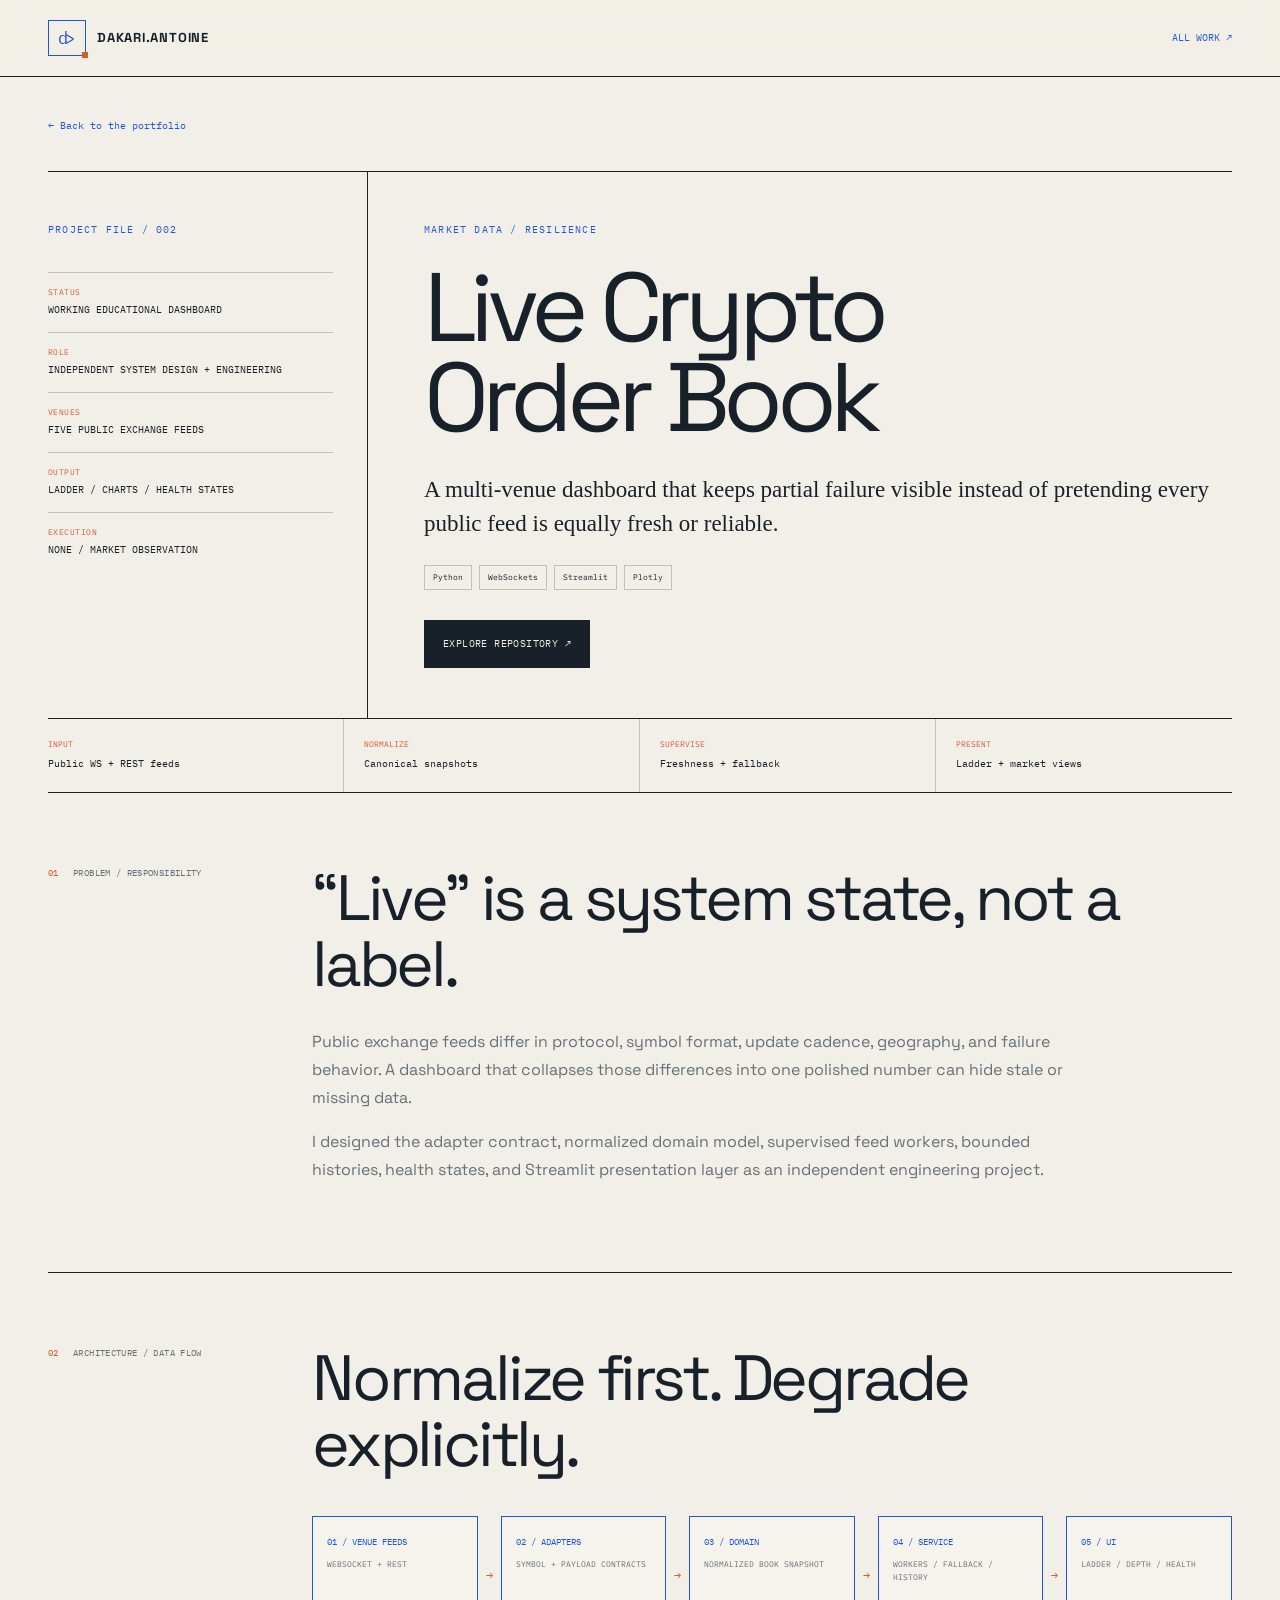
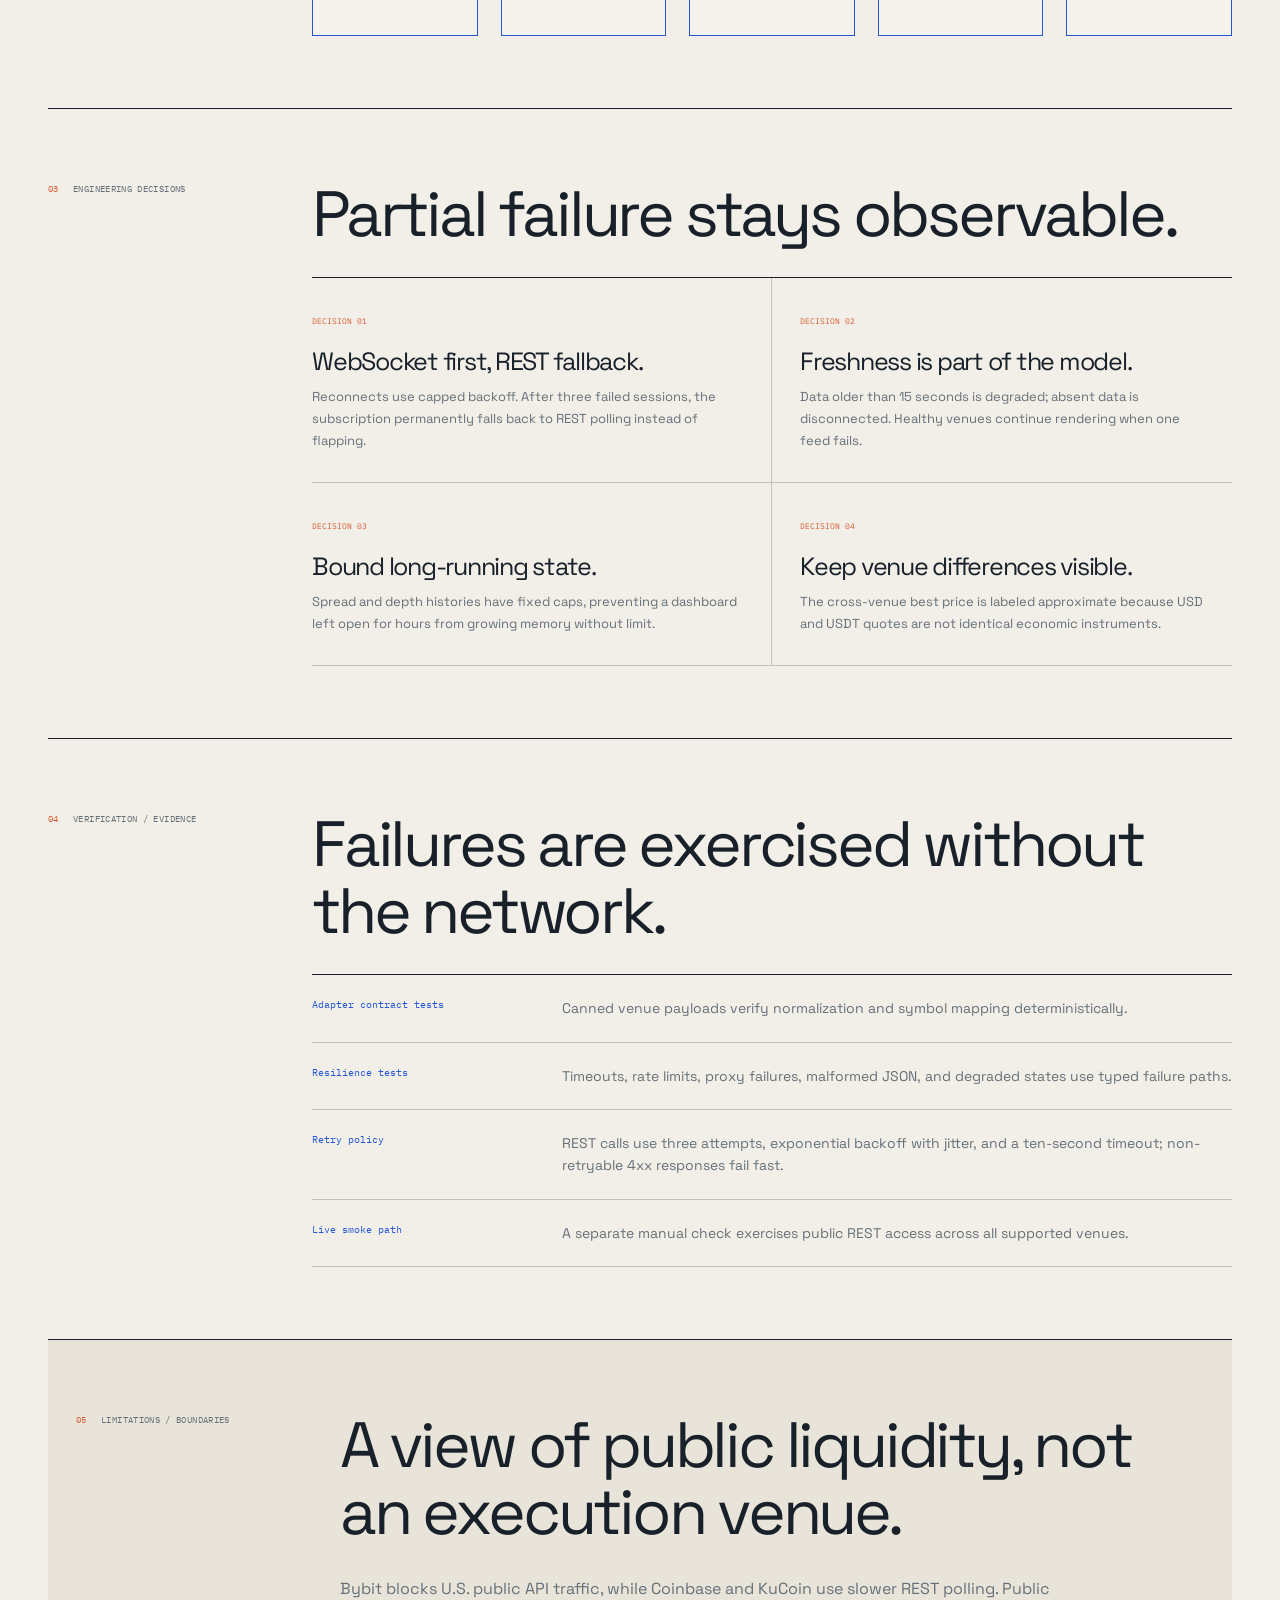
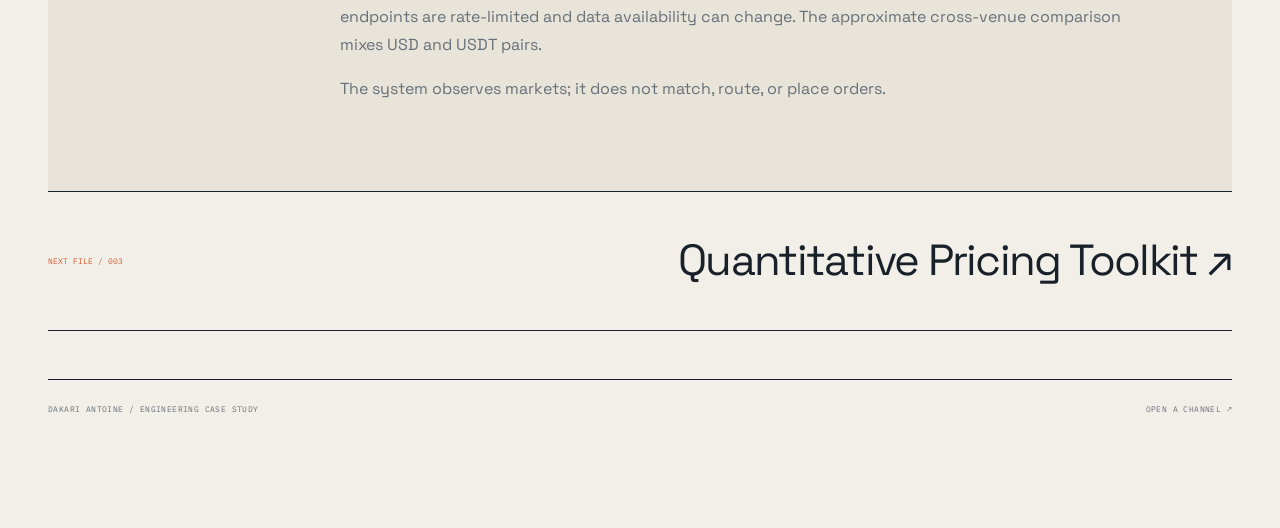
==== limit-order-book.html @ 206936e5 "Upgrade portfolio project case studies" ====
<!doctype html>
<html lang="en">
  <head>
    <meta charset="utf-8" />
    <meta name="viewport" content="width=device-width, initial-scale=1, viewport-fit=cover, interactive-widget=resizes-content" />
    <meta name="theme-color" content="#f2efe8" />
    <meta name="description" content="An engineering case study of a resilient multi-exchange crypto order-book dashboard with normalized feeds and explicit health states." />
    <title>Live Crypto Order Book — Dakari Antoine</title>
    <link rel="icon" href="./assets/favicon.svg" type="image/svg+xml" />
    <link rel="stylesheet" href="./styles/main.css" />
  </head>
  <body>
    <a class="skip-link" href="#main">Skip to content</a>
    <header class="site-header"><div class="shell header-inner"><a class="brand" href="./index.html"><span class="brand-mark" aria-hidden="true">d&gt;</span> DAKARI.ANTOINE</a><a class="text-link" href="./index.html#work">ALL WORK ↗</a></div></header>
    <main id="main" class="shell case-main">
      <a class="text-link case-back" href="./index.html#order-book">← Back to the portfolio</a>
      <header class="case-hero">
        <aside class="case-index" aria-label="Project summary">
          <p class="eyebrow accent">PROJECT FILE / 002</p>
          <dl>
            <div><dt>STATUS</dt><dd>WORKING EDUCATIONAL DASHBOARD</dd></div>
            <div><dt>ROLE</dt><dd>INDEPENDENT SYSTEM DESIGN + ENGINEERING</dd></div>
            <div><dt>VENUES</dt><dd>FIVE PUBLIC EXCHANGE FEEDS</dd></div>
            <div><dt>OUTPUT</dt><dd>LADDER / CHARTS / HEALTH STATES</dd></div>
            <div><dt>EXECUTION</dt><dd>NONE / MARKET OBSERVATION</dd></div>
          </dl>
        </aside>
        <div class="case-intro">
          <p class="eyebrow accent">MARKET DATA / RESILIENCE</p>
          <h1>Live Crypto<br />Order Book</h1>
          <p class="case-lead">A multi-venue dashboard that keeps partial failure visible instead of pretending every public feed is equally fresh or reliable.</p>
          <div class="tags"><span class="tag">Python</span><span class="tag">WebSockets</span><span class="tag">Streamlit</span><span class="tag">Plotly</span></div>
          <div class="case-actions"><a class="button button-primary" href="https://github.com/karisheen/Limit-Orderbook" target="_blank" rel="noopener noreferrer">Explore repository ↗</a></div>
        </div>
      </header>
      <section class="case-status" aria-label="System at a glance"><div><span>INPUT</span><strong>Public WS + REST feeds</strong></div><div><span>NORMALIZE</span><strong>Canonical snapshots</strong></div><div><span>SUPERVISE</span><strong>Freshness + fallback</strong></div><div><span>PRESENT</span><strong>Ladder + market views</strong></div></section>
      <section class="case-section" aria-labelledby="lob-problem-title"><div class="case-section-label"><span>01</span> PROBLEM / RESPONSIBILITY</div><div class="case-copy"><h2 id="lob-problem-title">“Live” is a system state, not a label.</h2><p>Public exchange feeds differ in protocol, symbol format, update cadence, geography, and failure behavior. A dashboard that collapses those differences into one polished number can hide stale or missing data.</p><p>I designed the adapter contract, normalized domain model, supervised feed workers, bounded histories, health states, and Streamlit presentation layer as an independent engineering project.</p></div></section>
      <section class="case-section" aria-labelledby="lob-architecture-title"><div class="case-section-label"><span>02</span> ARCHITECTURE / DATA FLOW</div><div class="case-copy"><h2 id="lob-architecture-title">Normalize first. Degrade explicitly.</h2><div class="case-flow" aria-label="Exchange WebSocket and REST feeds pass through adapters, normalized snapshots, supervised workers, and then the dashboard."><div class="case-flow-step"><b>01 / VENUE FEEDS</b><span>WEBSOCKET + REST</span></div><span class="case-flow-arrow" aria-hidden="true">→</span><div class="case-flow-step"><b>02 / ADAPTERS</b><span>SYMBOL + PAYLOAD CONTRACTS</span></div><span class="case-flow-arrow" aria-hidden="true">→</span><div class="case-flow-step"><b>03 / DOMAIN</b><span>NORMALIZED BOOK SNAPSHOT</span></div><span class="case-flow-arrow" aria-hidden="true">→</span><div class="case-flow-step"><b>04 / SERVICE</b><span>WORKERS / FALLBACK / HISTORY</span></div><span class="case-flow-arrow" aria-hidden="true">→</span><div class="case-flow-step"><b>05 / UI</b><span>LADDER / DEPTH / HEALTH</span></div></div></div></section>
      <section class="case-section" aria-labelledby="lob-decisions-title"><div class="case-section-label"><span>03</span> ENGINEERING DECISIONS</div><div class="case-copy"><h2 id="lob-decisions-title">Partial failure stays observable.</h2><div class="case-decisions"><article><span>DECISION 01</span><h3>WebSocket first, REST fallback.</h3><p>Reconnects use capped backoff. After three failed sessions, the subscription permanently falls back to REST polling instead of flapping.</p></article><article><span>DECISION 02</span><h3>Freshness is part of the model.</h3><p>Data older than 15 seconds is degraded; absent data is disconnected. Healthy venues continue rendering when one feed fails.</p></article><article><span>DECISION 03</span><h3>Bound long-running state.</h3><p>Spread and depth histories have fixed caps, preventing a dashboard left open for hours from growing memory without limit.</p></article><article><span>DECISION 04</span><h3>Keep venue differences visible.</h3><p>The cross-venue best price is labeled approximate because USD and USDT quotes are not identical economic instruments.</p></article></div></div></section>
      <section class="case-section" aria-labelledby="lob-evidence-title"><div class="case-section-label"><span>04</span> VERIFICATION / EVIDENCE</div><div class="case-copy"><h2 id="lob-evidence-title">Failures are exercised without the network.</h2><ul class="case-evidence"><li><strong>Adapter contract tests</strong><span>Canned venue payloads verify normalization and symbol mapping deterministically.</span></li><li><strong>Resilience tests</strong><span>Timeouts, rate limits, proxy failures, malformed JSON, and degraded states use typed failure paths.</span></li><li><strong>Retry policy</strong><span>REST calls use three attempts, exponential backoff with jitter, and a ten-second timeout; non-retryable 4xx responses fail fast.</span></li><li><strong>Live smoke path</strong><span>A separate manual check exercises public REST access across all supported venues.</span></li></ul></div></section>
      <section class="case-section case-limitations" aria-labelledby="lob-limitations-title"><div class="case-section-label"><span>05</span> LIMITATIONS / BOUNDARIES</div><div class="case-copy"><h2 id="lob-limitations-title">A view of public liquidity, not an execution venue.</h2><p>Bybit blocks U.S. public API traffic, while Coinbase and KuCoin use slower REST polling. Public endpoints are rate-limited and data availability can change. The approximate cross-venue comparison mixes USD and USDT pairs.</p><p>The system observes markets; it does not match, route, or place orders.</p></div></section>
      <nav class="case-next" aria-label="Next case study"><span>NEXT FILE / 003</span><a href="./project2.html">Quantitative Pricing Toolkit ↗</a></nav>
      <footer class="footer"><span>DAKARI ANTOINE / ENGINEERING CASE STUDY</span><a href="./index.html#contact">OPEN A CHANNEL ↗</a></footer>
    </main>
  </body>
</html>
---- styles/main.css ----
@font-face {
  font-family: "Space Grotesk";
  src: url("../assets/fonts/space-grotesk-regular.ttf") format("truetype");
  font-weight: 400;
  font-display: swap;
}
@font-face {
  font-family: "Space Grotesk";
  src: url("../assets/fonts/space-grotesk-bold.ttf") format("truetype");
  font-weight: 700;
  font-display: swap;
}
@font-face {
  font-family: "IBM Plex Mono";
  src: url("../assets/fonts/ibm-plex-mono-regular.ttf") format("truetype");
  font-weight: 400;
  font-display: swap;
}

:root {
  color-scheme: light;
  --bg: #f2efe8;
  --panel: #e9e4da;
  --surface: #f8f6f0;
  --text: #18202a;
  --muted: #667078;
  --line: #c7c0b4;
  --line-strong: #18202a;
  --accent: #2457d6;
  --signal: #d65a31;
  --ink: #f8f6f0;
  --mono: "IBM Plex Mono", monospace;
  --sans: "Space Grotesk", Arial, sans-serif;
  --serif: Georgia, "Times New Roman", serif;
  --ease-out: cubic-bezier(0.23, 1, 0.32, 1);
  --ease-in-out: cubic-bezier(0.77, 0, 0.175, 1);
  --duration-press: 140ms;
  --duration-ui: 180ms;
}

* { box-sizing: border-box; }
html { scroll-behavior: smooth; scroll-padding-top: 96px; -webkit-text-size-adjust: 100%; }
body {
  margin: 0;
  background: var(--bg);
  color: var(--text);
  font: 16px/1.6 var(--sans);
  -webkit-font-smoothing: antialiased;
}
body:has(dialog[open]) { overflow: hidden; }
::selection { background: var(--accent); color: #fff; }
a { color: inherit; text-decoration: none; }
button, input { font: inherit; }
button, a, input, summary { -webkit-tap-highlight-color: transparent; }
button, a { touch-action: manipulation; }
button { color: inherit; cursor: pointer; user-select: none; -webkit-user-select: none; -webkit-touch-callout: none; }
button:disabled { cursor: default; }
button:focus-visible, a:focus-visible, input:focus-visible, summary:focus-visible {
  outline: 3px solid var(--signal);
  outline-offset: 4px;
}
[hidden] { display: none !important; }
svg, img { display: block; max-width: 100%; }
p, h1, h2, h3 { margin-top: 0; }
p { color: var(--muted); }
h1, h2, h3 { line-height: 1.04; letter-spacing: -0.05em; }
h2 { font-size: clamp(42px, 5vw, 72px); font-weight: 400; margin-bottom: 0; }
h3 { font-size: 28px; font-weight: 400; }

.shell { width: min(1320px, calc(100% - 96px)); margin-inline: auto; padding-inline: env(safe-area-inset-left, 0px) env(safe-area-inset-right, 0px); }
.mono, .eyebrow, .tag, .button, .nav-link, .project-meta, .text-link { font-family: var(--mono); }
.eyebrow {
  font-size: 10px;
  text-transform: uppercase;
  letter-spacing: 0.12em;
  color: var(--muted);
}
.accent { color: var(--accent); }
.skip-link {
  position: fixed;
  left: 18px;
  top: -100px;
  background: var(--text);
  color: var(--bg);
  padding: 12px 15px;
  z-index: 100;
  font: 11px var(--mono);
}
.skip-link:focus { top: 12px; }

.site-header {
  position: sticky;
  top: 0;
  z-index: 10;
  padding-top: env(safe-area-inset-top, 0px);
  background: rgba(242, 239, 232, 0.96);
  border-bottom: 1px solid var(--line-strong);
  backdrop-filter: blur(12px);
}
.header-inner {
  min-height: 76px;
  display: flex;
  align-items: center;
  justify-content: space-between;
  gap: 28px;
}
.brand {
  display: flex;
  align-items: center;
  gap: 11px;
  font-size: 13px;
  font-weight: 700;
  letter-spacing: 0.06em;
  white-space: nowrap;
}
.brand-mark {
  font: 17px var(--mono);
  color: var(--accent);
  border: 1px solid var(--accent);
  width: 38px;
  height: 36px;
  display: grid;
  place-items: center;
  letter-spacing: -0.15em;
  padding-right: 3px;
  position: relative;
}
.brand-mark:after {
  content: "";
  position: absolute;
  width: 6px;
  height: 6px;
  right: -3px;
  bottom: -3px;
  background: var(--signal);
}
.site-nav { display: flex; gap: 30px; align-items: center; }
.nav-link {
  font-size: 10px;
  letter-spacing: 0.08em;
  color: var(--muted);
  padding: 12px 0;
}
.nav-link[aria-current] { color: var(--accent); }
.nav-link span { color: var(--signal); margin-right: 7px; font-size: 9px; }
.command-trigger {
  border: 1px solid var(--line-strong);
  background: transparent;
  display: flex;
  align-items: center;
  gap: 20px;
  padding: 9px 11px;
  font: 10px var(--mono);
  transition: background var(--duration-ui), color var(--duration-ui), transform var(--duration-press) var(--ease-out);
}
kbd { font: 9px var(--mono); color: var(--muted); border: 1px solid var(--line); padding: 3px 5px; }

.hero { position: relative; }
.hero-topline {
  display: flex;
  justify-content: space-between;
  align-items: center;
  padding: 20px 0;
  border-bottom: 1px solid var(--line);
  gap: 16px;
}
.status { display: flex; align-items: center; gap: 9px; }
.status-dot { width: 7px; height: 7px; background: var(--signal); display: inline-block; }
.hero-grid {
  display: grid;
  grid-template-columns: 1.12fr 0.88fr;
  min-height: 675px;
  border-bottom: 1px solid var(--line-strong);
}
.hero-copy {
  padding: 76px 5vw 72px 0;
  display: flex;
  flex-direction: column;
  justify-content: center;
  position: relative;
  z-index: 1;
}
.hero-kicker { color: var(--accent); margin-bottom: 30px; }
h1 {
  font-size: clamp(54px, 6.3vw, 92px);
  font-weight: 400;
  line-height: 0.93;
  letter-spacing: -0.07em;
  margin: 0 0 36px;
}
h1 span { display: block; }
h1 .name-last { color: var(--text); }
h1 em { color: var(--accent); font-family: var(--serif); font-weight: 400; }
.cursor { display: none !important; }
.hero-description { font-size: 19px; line-height: 1.55; max-width: 610px; margin-bottom: 30px; }
.hero-description strong { color: var(--text); font-weight: 400; }
.print-contact { display: none; }
.hero-actions { display: flex; flex-wrap: wrap; align-items: center; gap: 10px; }
.button {
  font-size: 10px;
  text-transform: uppercase;
  letter-spacing: 0.04em;
  padding: 15px 18px;
  min-height: 48px;
  display: inline-flex;
  align-items: center;
  justify-content: space-between;
  gap: 30px;
  border: 1px solid var(--line-strong);
  background: transparent;
  transition: background var(--duration-ui), color var(--duration-ui), border-color var(--duration-ui), transform var(--duration-press) var(--ease-out);
}
.button-primary { background: var(--text); border-color: var(--text); color: var(--bg); }
.button .arrow { font-size: 18px; line-height: 1; }
.hero-art {
  position: relative;
  border-left: 1px solid var(--line-strong);
  display: flex;
  align-items: center;
  justify-content: center;
  min-width: 0;
  background-image: linear-gradient(rgba(36,87,214,.07) 1px,transparent 1px),linear-gradient(90deg,rgba(36,87,214,.07) 1px,transparent 1px);
  background-size: 24px 24px;
  overflow: hidden;
}
.hero-art:before, .hero-art:after {
  content: "+";
  position: absolute;
  font: 18px var(--mono);
  color: var(--signal);
  top: 12px;
  left: 14px;
}
.hero-art:after { top: auto; left: auto; right: 14px; bottom: 10px; }
.orbital-art { width: min(520px, 92%); height: auto; }
.art-label {
  position: absolute;
  top: 20px;
  right: 18px;
  font: 9px var(--mono);
  letter-spacing: .06em;
  color: var(--accent);
  text-align: right;
}
.art-caption {
  position: absolute;
  bottom: 24px;
  left: 22px;
  right: 22px;
  display: flex;
  justify-content: space-between;
  align-items: flex-end;
  font: 9px/1.7 var(--mono);
  letter-spacing: .03em;
}
.art-caption strong { font-weight: 400; color: var(--signal); }
.art-caption .art-coordinates { color: var(--muted); text-align: right; font-size: 8px; }
.interest-strip { display: grid; grid-template-columns: repeat(3,1fr); border-bottom: 1px solid var(--line-strong); }
.interest-strip div {
  display: flex;
  gap: 20px;
  align-items: center;
  padding: 20px 24px;
  border-right: 1px solid var(--line);
  font: 10px var(--mono);
  letter-spacing: .06em;
}
.interest-strip div:first-child { padding-left: 0; }
.interest-strip div:last-child { border-right: 0; }
.interest-strip span { font-size: 9px; color: var(--signal); }

.section { padding-top: 120px; scroll-margin-top: 20px; }
.section-heading { display: flex; justify-content: space-between; gap: 48px; align-items: flex-end; margin-bottom: 48px; }
.section-heading .eyebrow { margin-bottom: 18px; }
.section-heading > p { max-width: 410px; margin: 0; font-size: 16px; }
.section-heading h2 em { font-family: var(--serif); font-weight: 400; color: var(--accent); }
.project-toolbar { display: flex; justify-content: space-between; align-items: center; gap: 20px; border-top: 1px solid var(--line-strong); padding: 16px 0; }
.filters { display: flex; flex-wrap: wrap; gap: 5px; }
.filter {
  font: 9px var(--mono);
  background: transparent;
  border: 1px solid transparent;
  padding: 9px 12px;
  color: var(--muted);
  transition: background var(--duration-ui), color var(--duration-ui), border-color var(--duration-ui), transform var(--duration-press) var(--ease-out);
}
.filter[aria-pressed="true"] { background: var(--accent); color: #fff; }
.project-count { font: 9px var(--mono); color: var(--muted); white-space: nowrap; }
.project-grid { display: grid; grid-template-columns: 1fr 1fr; gap: 14px; }
.project-card {
  background: rgba(248,246,240,.56);
  border: 1px solid var(--line);
  padding: 30px;
  position: relative;
  display: flex;
  flex-direction: column;
  transition: border-color var(--duration-ui), background var(--duration-ui);
}
.project-card:before { content: ""; position: absolute; left: -1px; top: -1px; width: 4px; height: 38px; background: var(--signal); }
.project-featured { grid-column: 1/-1; display: grid; grid-template-columns: .9fr 1.1fr; gap: 50px; padding: 38px; border-color: var(--line-strong); }
.project-meta { display: flex; justify-content: space-between; gap: 14px; font-size: 9px; color: var(--muted); margin-bottom: 30px; letter-spacing: .05em; }
.project-rank { color: var(--signal); }
.project-card h3 { margin-bottom: 18px; font-size: 31px; letter-spacing: -.045em; }
.project-featured h3 { font-size: 42px; }
.project-card p { font-size: 14px; line-height: 1.72; margin-bottom: 24px; max-width: 570px; }
.tags { display: flex; flex-wrap: wrap; gap: 7px; }
.tag { font-size: 8px; color: var(--text); border: 1px solid var(--line); padding: 5px 8px; background: var(--bg); }
.project-bottom { margin-top: auto; padding-top: 26px; display: flex; gap: 20px; justify-content: space-between; align-items: center; }
.text-link { font-size: 10px; color: var(--accent); display: inline-flex; gap: 18px; align-items: center; padding-block: 7px; transition: transform var(--duration-press) var(--ease-out); }
.project-reason { font: 9px/1.7 var(--mono); color: var(--muted); margin-top: 20px; border-top: 1px solid var(--line); padding-top: 14px; }
.project-diagram {
  border: 1px solid var(--accent);
  background-color: var(--panel);
  align-self: stretch;
  display: flex;
  flex-direction: column;
  justify-content: space-between;
  padding: 24px;
  min-width: 0;
  overflow: hidden;
  background-image: linear-gradient(rgba(36,87,214,.08) 1px,transparent 1px),linear-gradient(90deg,rgba(36,87,214,.08) 1px,transparent 1px);
  background-size: 24px 24px;
}
.diagram-header { display: flex; justify-content: space-between; font: 9px var(--mono); color: var(--muted); letter-spacing: .03em; }
.pipeline { padding: 34px 4px; display: grid; grid-template-columns: 1fr 30px 1fr; align-items: center; gap: 8px; }
.pipeline-node { border: 1px solid var(--accent); background: rgba(248,246,240,.72); padding: 17px 12px; font: 10px/1.6 var(--mono); color: var(--accent); }
.pipeline-node span { display: block; color: var(--muted); font-size: 8px; margin-top: 6px; }
.pipeline-arrow { color: var(--signal); text-align: center; }
.diagram-footer { font: 8px/1.9 var(--mono); color: var(--muted); border-top: 1px solid var(--line); padding-top: 14px; }
.diagram-footer b { font-weight: 400; color: var(--signal); }
.project-diagram svg path[stroke="#344428"] { stroke: var(--line); }
.project-diagram svg path[stroke="#c4f564"] { stroke: var(--accent); }
.project-diagram svg path[fill="#c4f564"] { fill: var(--accent); }
.project-archive { border: 1px solid var(--line); border-top: 0; margin-top: 14px; }
.archive-row { display: grid; grid-template-columns: 42px 1.1fr 1.3fr auto; gap: 20px; align-items: center; padding: 22px 28px; border-top: 1px solid var(--line); }
.archive-row h3 { font-size: 19px; letter-spacing: -.03em; margin: 0; }
.archive-row p { font-size: 12px; margin: 0; }
.archive-row .project-rank { font: 10px var(--mono); }

.lab { border: 1px solid var(--line-strong); background: var(--panel); padding: 38px; position: relative; overflow: hidden; }
.lab:before { content: ""; position: absolute; height: 7px; top: 0; right: 0; left: 0; background: linear-gradient(90deg,var(--accent) 0 72%,var(--signal) 72%); }
.lab-header { display: flex; align-items: flex-start; justify-content: space-between; gap: 30px; margin-bottom: 38px; }
.lab-header h2 { font-size: 38px; margin-bottom: 13px; }
.lab-header p { font-size: 14px; margin-bottom: 0; max-width: 560px; }
.lab-tag { font: 8px var(--mono); color: var(--accent); border: 1px solid var(--accent); padding: 7px 10px; white-space: nowrap; }
.lab-grid { display: grid; grid-template-columns: .8fr 1.2fr; gap: 52px; }
.range-label { display: flex; justify-content: space-between; font: 10px var(--mono); gap: 20px; margin-bottom: 15px; }
.range-label output { color: var(--accent); font-size: 15px; }
.range-control { margin-bottom: 28px; }
input[type="range"] { width: 100%; accent-color: var(--accent); height: 22px; cursor: pointer; margin: 0; }
.range-extents { display: flex; justify-content: space-between; color: var(--muted); font: 8px var(--mono); }
.lab-assumptions { font: 9px/1.9 var(--mono); color: var(--muted); border-top: 1px solid var(--line); padding-top: 18px; }
.lab-results { display: grid; grid-template-columns: 1fr 1fr; border-bottom: 1px solid var(--line); padding-bottom: 18px; gap: 20px; }
.lab-results .eyebrow { font-size: 8px; }
.lab-price { font-size: 46px; letter-spacing: -.06em; line-height: 1.2; display: block; margin-top: 8px; }
.lab-price.call { color: var(--accent); }
.price-chart { width: 100%; height: auto; max-height: 190px; margin-top: 13px; overflow: visible; }
.price-chart g[stroke="#3c492d"] { stroke: var(--line); }
.price-chart > path[stroke="#60724a"] { stroke: var(--muted); }
.price-chart g[fill="#a1a899"] { fill: var(--muted); }
#chart-area { fill: var(--accent); }
#chart-line { stroke: var(--accent); }
#chart-guide { stroke: var(--signal); }
#chart-point { fill: var(--signal); stroke: var(--panel); }
.chart-caption { display: flex; justify-content: space-between; gap: 12px; font: 8px var(--mono); color: var(--muted); }
.chart-key:before { content: ""; display: inline-block; width: 13px; height: 2px; background: var(--accent); vertical-align: middle; margin-right: 8px; }
.lab-disclaimer { font: 8px/1.8 var(--mono); margin: 25px 0 0; color: var(--muted); }

.experience-list { border-top: 1px solid var(--line-strong); }
.experience-item { display: grid; grid-template-columns: 245px 1fr; gap: 42px; padding: 36px 0; border-bottom: 1px solid var(--line); }
.experience-date { font: 10px/1.9 var(--mono); color: var(--muted); padding-top: 4px; }
.current-label { display: inline-block; border: 1px solid var(--signal); color: var(--signal); font: 8px var(--mono); padding: 5px 8px; margin-bottom: 12px; }
.experience-title { display: flex; justify-content: space-between; gap: 25px; align-items: flex-start; }
.experience-title h3 { font-size: 30px; margin-bottom: 10px; }
.experience-role { font: 10px var(--mono); color: var(--accent); margin-bottom: 18px; }
.experience-title > span { font: 9px var(--mono); color: var(--muted); border: 1px solid var(--line); padding: 5px 9px; white-space: nowrap; }
.experience-content > p { font-size: 14px; max-width: 700px; margin-bottom: 15px; }
.about-grid { display: grid; grid-template-columns: .85fr 1.15fr; gap: 80px; border-top: 1px solid var(--line-strong); padding-top: 36px; }
.profile-card { display: grid; grid-template-columns: 120px 1fr; gap: 20px; align-items: center; margin-bottom: 30px; }
.profile-image { width: 120px; height: 142px; object-fit: cover; filter: grayscale(1); border: 1px solid var(--line-strong); }
.profile-card h3 { font-size: 25px; margin-bottom: 8px; }
.profile-card p { font: 9px/1.9 var(--mono); margin: 0; color: var(--accent); }
.about-copy { font-family: var(--serif); font-size: 20px; line-height: 1.55; color: var(--text); }
.education { padding-top: 20px; margin-top: 25px; border-top: 1px solid var(--line); }
.education p { font-size: 12px; margin-bottom: 13px; line-height: 1.8; }
.education strong { font-weight: 400; color: var(--text); }
.education span { font: 8px var(--mono); }
.stack-row { display: grid; grid-template-columns: 110px 1fr; gap: 20px; border-top: 1px solid var(--line); padding: 20px 0; align-items: start; }
.stack-row:last-child { border-bottom: 1px solid var(--line); }
.stack-row .eyebrow { font-size: 8px; padding-top: 5px; color: var(--signal); }
.stack-row p { font-size: 13px; margin: 0; color: var(--text); line-height: 1.9; }
.contact { margin-top: 120px; padding: 75px 0 0; border-top: 1px solid var(--line-strong); }
.contact-top { display: flex; justify-content: space-between; gap: 30px; align-items: flex-start; }
.contact h2 { font-size: clamp(52px, 7.2vw, 98px); font-weight: 400; line-height: .98; margin: 20px 0 28px; }
.contact h2 span { color: var(--accent); font-family: var(--serif); font-style: italic; }
.contact-links { display: flex; flex-wrap: wrap; gap: 9px; margin-top: 34px; }
.contact-mail { font-size: clamp(17px,2.5vw,25px); display: inline-block; letter-spacing: -.025em; text-decoration: underline; text-underline-offset: 7px; text-decoration-color: var(--accent); }
.contact-symbol { color: var(--signal); font: 130px/.85 var(--sans); margin-top: 20px; }
.copy-status { font: 9px var(--mono); color: var(--accent); min-height: 20px; margin-top: 12px; }
.footer { display: flex; justify-content: space-between; gap: 20px; flex-wrap: wrap; border-top: 1px solid var(--line-strong); padding: 24px 0 calc(24px + env(safe-area-inset-bottom, 0px)); margin-top: 48px; font: 8px var(--mono); color: var(--muted); letter-spacing: .05em; }

.command-dialog { width: min(620px,calc(100% - 32px)); max-height: 80dvh; overflow: auto; background: var(--bg); border: 1px solid var(--line-strong); color: var(--text); padding: 0; box-shadow: 12px 12px 0 rgba(24,32,42,.18); margin: 15vh auto auto; }
.command-dialog::backdrop { background: rgba(24,32,42,.55); backdrop-filter: blur(5px); }
.command-header { display: flex; align-items: center; justify-content: space-between; padding: 20px; border-bottom: 1px solid var(--line); }
.command-header h2 { font: 11px var(--mono); letter-spacing: 0; }
.command-close { font: 9px var(--mono); padding: 8px 10px; border: 1px solid var(--line); background: transparent; transition: transform var(--duration-press) var(--ease-out); }
.command-label { display: block; font: 9px var(--mono); color: var(--muted); padding: 20px 20px 8px; }
.command-input-wrap { display: flex; align-items: center; gap: 13px; padding: 0 20px 17px; border-bottom: 1px solid var(--line); color: var(--signal); }
.command-input { background: transparent; border: 0; color: var(--text); font: 16px var(--mono); width: 100%; padding: 9px 0; outline-offset: 3px !important; }
.command-list { list-style: none; padding: 10px; margin: 0; }
.command-option { display: flex; align-items: center; justify-content: space-between; gap: 20px; width: 100%; text-align: left; padding: 14px 12px; background: transparent; border: 1px solid transparent; font: 11px var(--mono); transition: transform var(--duration-press) var(--ease-out); }
.command-option:focus-visible { background: var(--panel); border-color: var(--line); color: var(--accent); outline: 0; }
.command-option span { font-size: 8px; color: var(--muted); }
.command-empty { padding: 18px 22px; font: 11px var(--mono); }
.command-hint { font: 8px var(--mono); border-top: 1px solid var(--line); padding: 14px 20px; margin: 0; }
.noscript-note { padding: 16px; border: 1px solid var(--line); font-size: 13px; }

.detail-main { padding-block: 70px 90px; max-width: 960px; }
.detail-main h1 { font-size: clamp(50px,7vw,88px); line-height: .96; margin: 40px 0; }
.detail-lead { font-family: var(--serif); font-size: 22px; max-width: 760px; color: var(--text); }
.detail-section { margin-top: 60px; padding-top: 28px; border-top: 1px solid var(--line-strong); }
.detail-section h2 { font-size: 34px; margin-bottom: 22px; }
.detail-section li { color: var(--muted); padding-bottom: 12px; }
.detail-section .button { margin-top: 20px; margin-right: 8px; }

.case-main { padding-block: 34px 90px; }
.case-back { margin-bottom: 30px; }
.case-hero { display: grid; grid-template-columns: 320px 1fr; border-top: 1px solid var(--line-strong); border-bottom: 1px solid var(--line-strong); }
.case-index { border-right: 1px solid var(--line-strong); padding: 50px 34px 50px 0; }
.case-index dl { margin: 34px 0 0; }
.case-index dl div { padding: 14px 0; border-top: 1px solid var(--line); }
.case-index dt { font: 8px var(--mono); color: var(--signal); letter-spacing: .06em; }
.case-index dd { margin: 5px 0 0; font: 10px/1.6 var(--mono); }
.case-intro { padding: 50px 0 50px 56px; }
.case-intro h1 { font-size: clamp(60px, 7.6vw, 108px); margin: 24px 0 30px; }
.case-lead { max-width: 790px; font: 23px/1.5 var(--serif); color: var(--text); }
.case-actions { display: flex; flex-wrap: wrap; gap: 9px; margin-top: 30px; }
.case-status { display: grid; grid-template-columns: repeat(4, 1fr); border-bottom: 1px solid var(--line-strong); }
.case-status div { padding: 20px; border-right: 1px solid var(--line); }
.case-status div:first-child { padding-left: 0; }
.case-status div:last-child { border-right: 0; }
.case-status span { display: block; font: 8px var(--mono); color: var(--signal); margin-bottom: 7px; }
.case-status strong { display: block; font: 10px/1.6 var(--mono); font-weight: 400; }
.case-section { display: grid; grid-template-columns: 210px 1fr; gap: 54px; padding: 72px 0; border-bottom: 1px solid var(--line-strong); }
.case-section-label { font: 9px/1.7 var(--mono); color: var(--muted); letter-spacing: .04em; }
.case-section-label span { color: var(--signal); margin-right: 9px; }
.case-copy { min-width: 0; }
.case-copy h2 { font-size: clamp(42px, 5vw, 68px); max-width: 880px; margin-bottom: 30px; }
.case-copy > p { max-width: 790px; font-size: 16px; line-height: 1.75; }
.case-flow { display: grid; grid-template-columns: 1fr auto 1fr auto 1fr auto 1fr auto 1fr; gap: 8px; align-items: center; margin-top: 38px; }
.case-flow-step { min-height: 120px; padding: 18px 14px; border: 1px solid var(--accent); background: rgba(248,246,240,.62); font: 9px/1.6 var(--mono); animation: case-flow-enter 240ms var(--ease-out) both; }
.case-flow-step:nth-of-type(2) { animation-delay: 50ms; }
.case-flow-step:nth-of-type(3) { animation-delay: 100ms; }
.case-flow-step:nth-of-type(4) { animation-delay: 150ms; }
.case-flow-step:nth-of-type(5) { animation-delay: 200ms; }
.case-flow-step b { display: block; color: var(--accent); font-weight: 400; }
.case-flow-step span { display: block; color: var(--muted); font-size: 8px; margin-top: 9px; }
.case-flow-arrow { color: var(--signal); font: 12px var(--mono); }
@keyframes case-flow-enter {
  from { opacity: .6; transform: translateY(6px); }
  to { opacity: 1; transform: translateY(0); }
}
.case-decisions { display: grid; grid-template-columns: 1fr 1fr; border-top: 1px solid var(--line-strong); }
.case-decisions article { padding: 28px 28px 30px 0; border-bottom: 1px solid var(--line); }
.case-decisions article:nth-child(odd) { border-right: 1px solid var(--line); }
.case-decisions article:nth-child(even) { padding-left: 28px; }
.case-decisions article > span { font: 8px var(--mono); color: var(--signal); }
.case-decisions h3 { margin: 16px 0 12px; font-size: 25px; }
.case-decisions p { margin: 0; font-size: 13px; line-height: 1.7; }
.case-evidence { list-style: none; padding: 0; margin: 0; border-top: 1px solid var(--line-strong); }
.case-evidence li { display: grid; grid-template-columns: 220px 1fr; gap: 30px; padding: 22px 0; border-bottom: 1px solid var(--line); }
.case-evidence strong { font: 10px/1.6 var(--mono); color: var(--accent); font-weight: 400; }
.case-evidence span { color: var(--muted); font-size: 14px; }
.case-limitations { background: var(--panel); padding-inline: 28px; }
.case-next { display: flex; align-items: center; justify-content: space-between; gap: 30px; padding: 34px 0; border-bottom: 1px solid var(--line-strong); }
.case-next span { font: 8px var(--mono); color: var(--signal); }
.case-next a { font-size: clamp(24px, 3.4vw, 44px); letter-spacing: -.04em; }
.button:active, .filter:active, .command-trigger:active, .command-close:active, .command-option:active, .text-link:active { transform: scale(.98); }

@media (hover: hover) and (pointer: fine) {
  .nav-link:hover { color: var(--accent); }
  .command-trigger:hover { background: var(--text); color: var(--bg); }
  .button-primary:hover { background: var(--accent); border-color: var(--accent); color: #fff; }
  .button-secondary:hover { border-color: var(--accent); color: var(--accent); }
  .filter:hover:not([aria-pressed="true"]) { color: var(--accent); border-color: var(--line); }
  .project-card:hover { border-color: var(--accent); background: var(--surface); }
  .text-link:hover { text-decoration: underline; text-underline-offset: 5px; }
  .contact-mail:hover { color: var(--accent); }
  .footer a:hover { color: var(--accent); }
  .command-option:hover { background: var(--panel); border-color: var(--line); color: var(--accent); outline: 0; }
}

@media (max-width: 1100px) {
  .shell { width: calc(100% - 56px); }
  .site-nav { gap: 18px; }
  .nav-link span { display: none; }
  .hero-grid { min-height: 610px; }
  .hero-description { font-size: 17px; }
  .interest-strip div { padding: 18px 15px; gap: 12px; font-size: 9px; }
  .project-featured { gap: 28px; }
  .project-featured h3 { font-size: 36px; }
  .about-grid { gap: 45px; }
  .experience-item { grid-template-columns: 190px 1fr; gap: 30px; }
  .lab-grid { gap: 32px; }
}
@media (max-width: 800px) {
  .shell { width: calc(100% - 40px); }
  .header-inner { min-height: 70px; gap: 12px; }
  .brand { font-size: 11px; }
  .brand-mark { width: 33px; height: 33px; font-size: 16px; }
  .site-nav { gap: 14px; }
  .nav-link { font-size: 8px; }
  .command-trigger { gap: 0; padding: 9px; }
  .command-trigger kbd { display: none; }
  .hero-grid { grid-template-columns: 1fr; min-height: 0; }
  .hero-copy { padding: 72px 0; }
  .hero-art { min-height: 520px; border-left: 0; border-top: 1px solid var(--line-strong); }
  .section { padding-top: 88px; }
  .section-heading { gap: 28px; }
  .section-heading > p { max-width: 300px; font-size: 13px; }
  .project-featured { padding: 28px; gap: 24px; }
  .project-card { padding: 26px; }
  .project-card h3 { font-size: 27px; }
  .project-featured h3 { font-size: 31px; }
  .project-card p { font-size: 13px; }
  .project-diagram { padding: 18px; }
  .pipeline { grid-template-columns: 1fr; padding: 24px 0; gap: 5px; }
  .pipeline-arrow { transform: rotate(90deg); }
  .archive-row { grid-template-columns: 25px 1fr auto; padding: 20px; gap: 15px; }
  .archive-row p { display: none; }
  .lab { padding: 30px; }
  .lab-price { font-size: 38px; }
  .experience-item { grid-template-columns: 150px 1fr; gap: 25px; }
  .about-grid { grid-template-columns: 1fr 1.2fr; gap: 30px; }
  .profile-card { grid-template-columns: 90px 1fr; gap: 13px; }
  .profile-image { width: 90px; height: 115px; }
  .profile-card h3 { font-size: 20px; }
  .stack-row { grid-template-columns: 1fr; gap: 7px; }
  .contact { margin-top: 85px; }
  .contact-symbol { font-size: 100px; }
  .case-hero { grid-template-columns: 230px 1fr; }
  .case-index { padding-right: 24px; }
  .case-intro { padding-left: 32px; }
  .case-section { grid-template-columns: 155px 1fr; gap: 32px; }
  .case-flow { grid-template-columns: 1fr; gap: 7px; }
  .case-flow-step { min-height: 0; }
  .case-flow-arrow { text-align: center; transform: rotate(90deg); }
}
@media (max-width: 600px) {
  html { scroll-padding-top: 74px; }
  .shell { width: calc(100% - 32px); }
  .header-inner { flex-wrap: wrap; min-height: 66px; padding: 8px 0; }
  .brand { order: 1; }
  .site-nav { order: 3; width: 100%; justify-content: space-between; border-top: 1px solid var(--line); padding-top: 4px; }
  .command-trigger { order: 2; }
  .command-trigger > span { font-size: 8px; }
  .hero-topline { align-items: flex-start; font-size: 8px; gap: 15px; }
  .hero-topline .eyebrow { font-size: 8px; }
  .hero-topline > span.eyebrow { max-width: 110px; text-align: right; }
  .hero-copy { padding: 58px 0; }
  .hero-kicker { font-size: 8px; margin-bottom: 24px; }
  h1 { font-size: clamp(49px,13vw,68px); margin-bottom: 28px; }
  .hero-description { max-width: 420px; font-size: 16px; }
  .hero-actions { display: grid; }
  .hero-actions .button { font-size: 9px; padding: 14px 16px; gap: 20px; }
  .hero-art { min-height: 390px; }
  .orbital-art { width: 360px; }
  .art-label { font-size: 7px; top: 12px; right: 8px; }
  .art-caption { bottom: 10px; font-size: 7px; left: 10px; right: 10px; }
  .art-coordinates { font-size: 7px !important; }
  .interest-strip { grid-template-columns: 1fr; }
  .interest-strip div { border-right: 0; border-bottom: 1px solid var(--line); padding: 14px 0; gap: 20px; font-size: 9px; }
  .interest-strip div:last-child { border-bottom: 0; }
  .section { padding-top: 70px; }
  .section-heading { display: block; margin-bottom: 30px; }
  .section-heading > p { max-width: 350px; margin-top: 20px; font-size: 13px; }
  .section-heading .eyebrow { font-size: 9px; margin-bottom: 13px; }
  h2 { font-size: 43px; }
  .project-toolbar { align-items: flex-start; gap: 14px; padding: 15px 0; flex-direction: column; }
  .filter { padding: 8px 10px; font-size: 8px; }
  .project-count { font-size: 8px; }
  .project-grid { grid-template-columns: 1fr; gap: 12px; }
  .project-card, .project-featured { display: flex; flex-direction: column; gap: 0; padding: 24px 20px; }
  .project-meta { margin-bottom: 24px; font-size: 8px; }
  .project-card h3, .project-featured h3 { font-size: 30px; }
  .project-diagram { margin-top: 25px; width: 100%; padding: 18px; }
  .pipeline { grid-template-columns: 1fr 20px 1fr; gap: 7px; }
  .pipeline-arrow { transform: none; }
  .pipeline-node { padding: 14px 8px; }
  .archive-row { gap: 12px; padding: 18px 15px; grid-template-columns: 22px 1fr auto; }
  .archive-row h3 { font-size: 16px; }
  .archive-row .text-link { font-size: 8px; gap: 5px; }
  .lab { padding: 28px 20px; }
  .lab-header { display: block; margin-bottom: 30px; }
  .lab-header h2 { font-size: 31px; }
  .lab-tag { display: inline-block; margin-top: 17px; }
  .lab-grid { grid-template-columns: 1fr; gap: 24px; }
  .lab-price { font-size: 42px; }
  .lab-disclaimer { font-size: 8px; }
  .experience-item { grid-template-columns: 1fr; gap: 17px; padding: 27px 0; }
  .experience-date { font-size: 9px; }
  .experience-title h3 { font-size: 26px; }
  .experience-role { font-size: 9px; }
  .experience-content > p { font-size: 13px; }
  .about-grid { grid-template-columns: 1fr; gap: 32px; padding-top: 27px; }
  .profile-card { grid-template-columns: 105px 1fr; margin-bottom: 22px; }
  .profile-image { width: 105px; height: 126px; }
  .profile-card h3 { font-size: 24px; }
  .about-copy { font-size: 18px; }
  .contact { padding-top: 45px; margin-top: 70px; }
  .contact h2 { font-size: clamp(40px,12vw,58px); }
  .contact-symbol { display: none; }
  .contact-links { gap: 8px; }
  .contact-links .button { font-size: 8px; gap: 12px; padding: 12px; }
  .footer { font-size: 7px; line-height: 1.8; gap: 12px; }
  .command-option { font-size: 10px; }
  .command-option span { font-size: 7px; }
  .command-dialog { margin-top: 8vh; }
  .detail-main { padding-top: 42px; }
  .detail-main h1 { font-size: 48px; }
  .detail-lead { font-size: 19px; }
  .case-main { padding-top: 24px; }
  .case-hero { grid-template-columns: 1fr; }
  .case-index { border-right: 0; border-bottom: 1px solid var(--line-strong); padding: 32px 0; }
  .case-intro { padding: 42px 0; }
  .case-intro h1 { font-size: clamp(50px, 15vw, 72px); }
  .case-lead { font-size: 19px; }
  .case-actions { display: grid; }
  .case-status { grid-template-columns: 1fr 1fr; }
  .case-status div { padding: 16px 10px; border-bottom: 1px solid var(--line); }
  .case-status div:first-child { padding-left: 10px; }
  .case-section { grid-template-columns: 1fr; gap: 18px; padding: 54px 0; }
  .case-copy h2 { font-size: 42px; }
  .case-copy > p { font-size: 14px; }
  .case-decisions { grid-template-columns: 1fr; }
  .case-decisions article, .case-decisions article:nth-child(even) { padding: 24px 0; border-right: 0; }
  .case-evidence li { grid-template-columns: 1fr; gap: 8px; }
  .case-limitations { padding-inline: 18px; }
  .case-next { align-items: flex-start; flex-direction: column; }
}
@media (prefers-reduced-motion: reduce) {
  html { scroll-behavior: auto; }
  .button:active, .filter:active, .command-trigger:active, .command-close:active, .command-option:active, .text-link:active { transform: none; opacity: .72; }
  .case-flow-step {
    animation: case-flow-fade var(--duration-ui) var(--ease-out) both;
    animation-delay: 0ms !important;
  }
  @keyframes case-flow-fade {
    from { opacity: .75; }
    to { opacity: 1; }
  }
}
@media print {
  :root { --bg:#fff; --text:#111; --muted:#444; --line:#ccc; --line-strong:#111; --accent:#1d3f96; --signal:#8d361f; --panel:#fff; --surface:#fff; }
  body { font: 10pt/1.45 Arial,sans-serif; }
  .shell { width:100%; max-width:none; }
  .site-header,.skip-link,.hero-art,.hero-topline,.hero-actions,.interest-strip,.project-toolbar,.project-diagram,.lab-section,.project-archive,.profile-image,.contact-symbol,.contact-links,.copy-status,.contact,.footer,.command-dialog,.noscript-note { display:none!important; }
  .hero-grid { display:block; min-height:0; border:0; }
  .hero-copy { padding:0; }
  h1 { font-size:32pt; line-height:1; margin-bottom:10px; }
  .hero-description { font-size:11pt; max-width:none; margin-bottom:16px; }
  .section { padding-top:24px; }
  .section-heading { margin-bottom:16px; }
  .section-heading h2 { font-size:22pt; }
  .section-heading>p { display:none; }
  .project-grid { display:block; }
  .project-card,.project-featured { display:block; border:0; border-top:1px solid #ccc; padding:12px 0; break-inside:avoid; }
  .project-card[hidden] { display:block!important; }
  .project-card h3,.project-featured h3 { font-size:15pt; margin-bottom:7px; }
  .project-card p { font-size:10pt; max-width:none; margin-bottom:8px; }
  .project-meta { margin-bottom:6px; font-size:8pt; }
  .project-bottom { padding-top:6px; }
  .project-reason { display:none; }
  .tag { font-size:7pt; color:#333; border-color:#ccc; }
  .experience-item { grid-template-columns:140px 1fr; padding:17px 0; gap:20px; break-inside:avoid; }
  .experience-title h3 { font-size:15pt; }
  .experience-content>p { font-size:10pt; }
  .about-grid { grid-template-columns:1fr 1fr; gap:30px; }
  .print-contact { display:block; font-size:9pt; }
  .text-link { font-size:8pt; }
  @page { margin:16mm; }
}
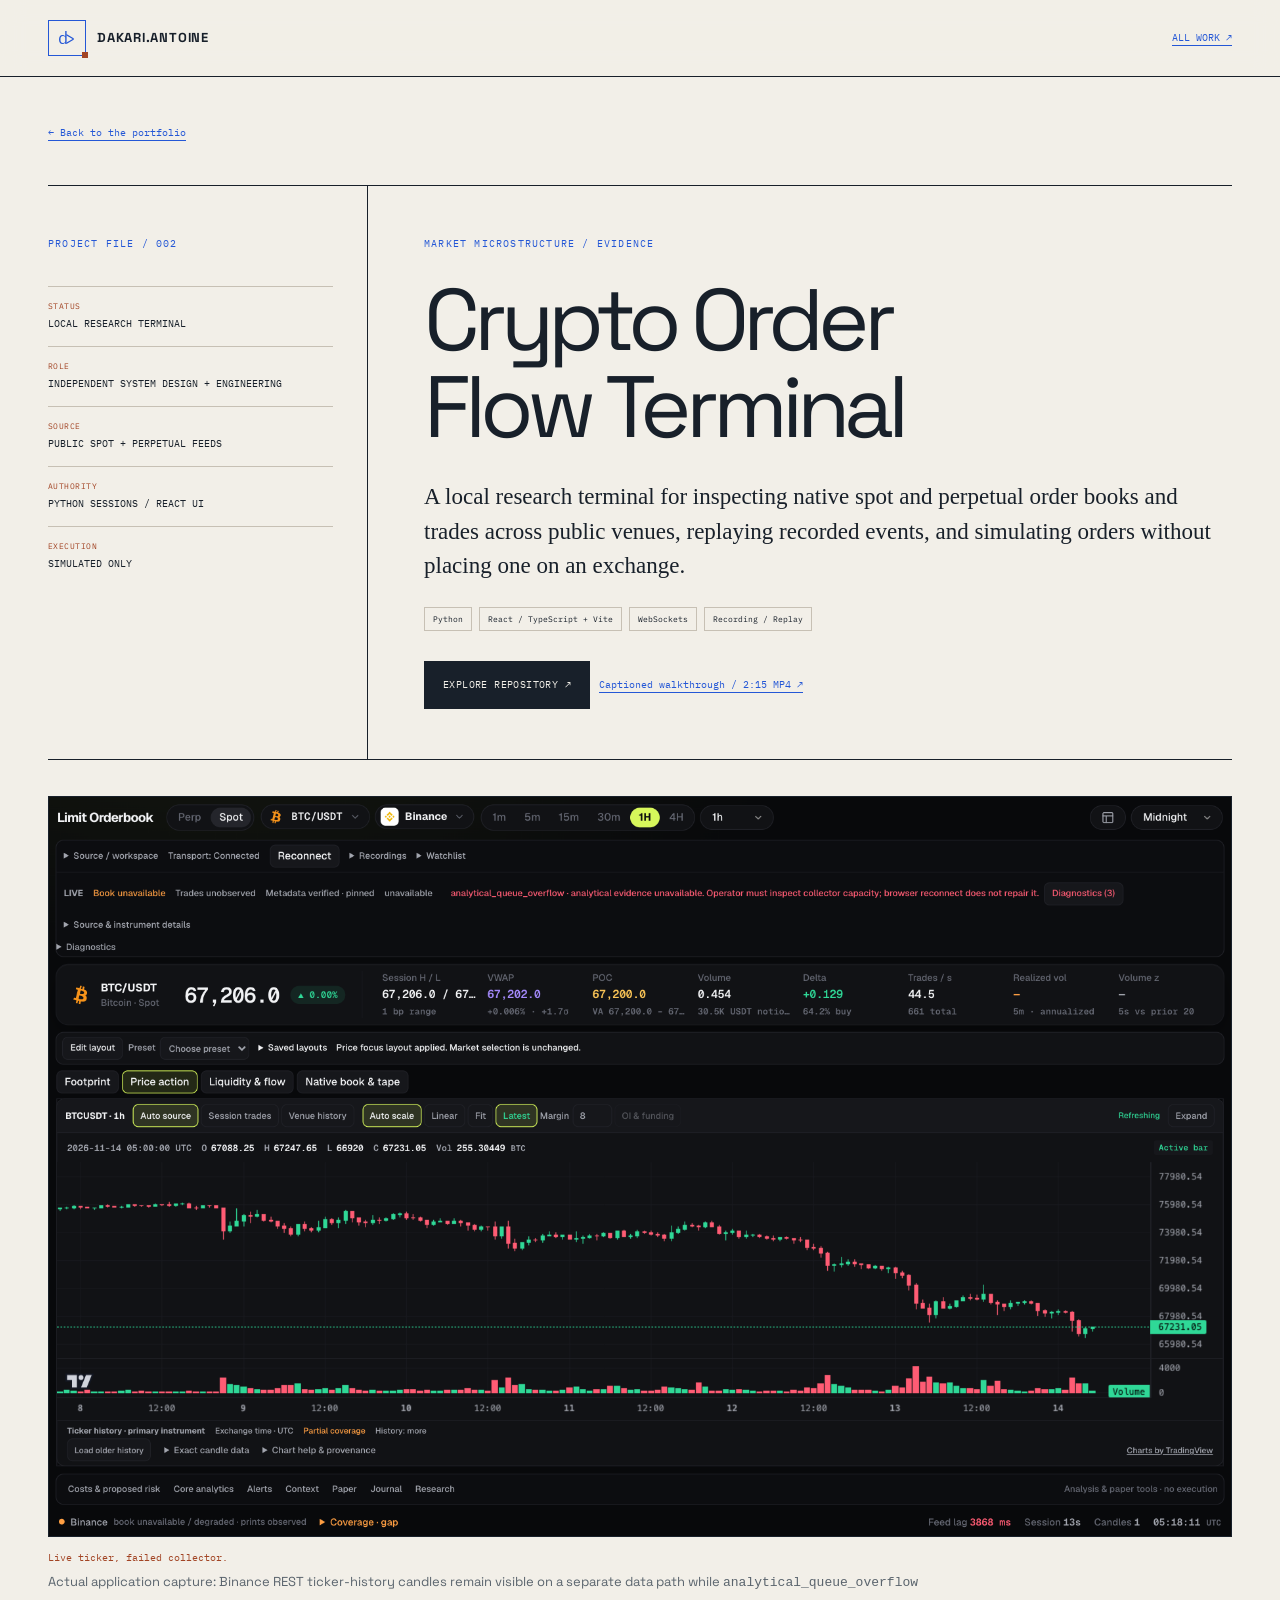
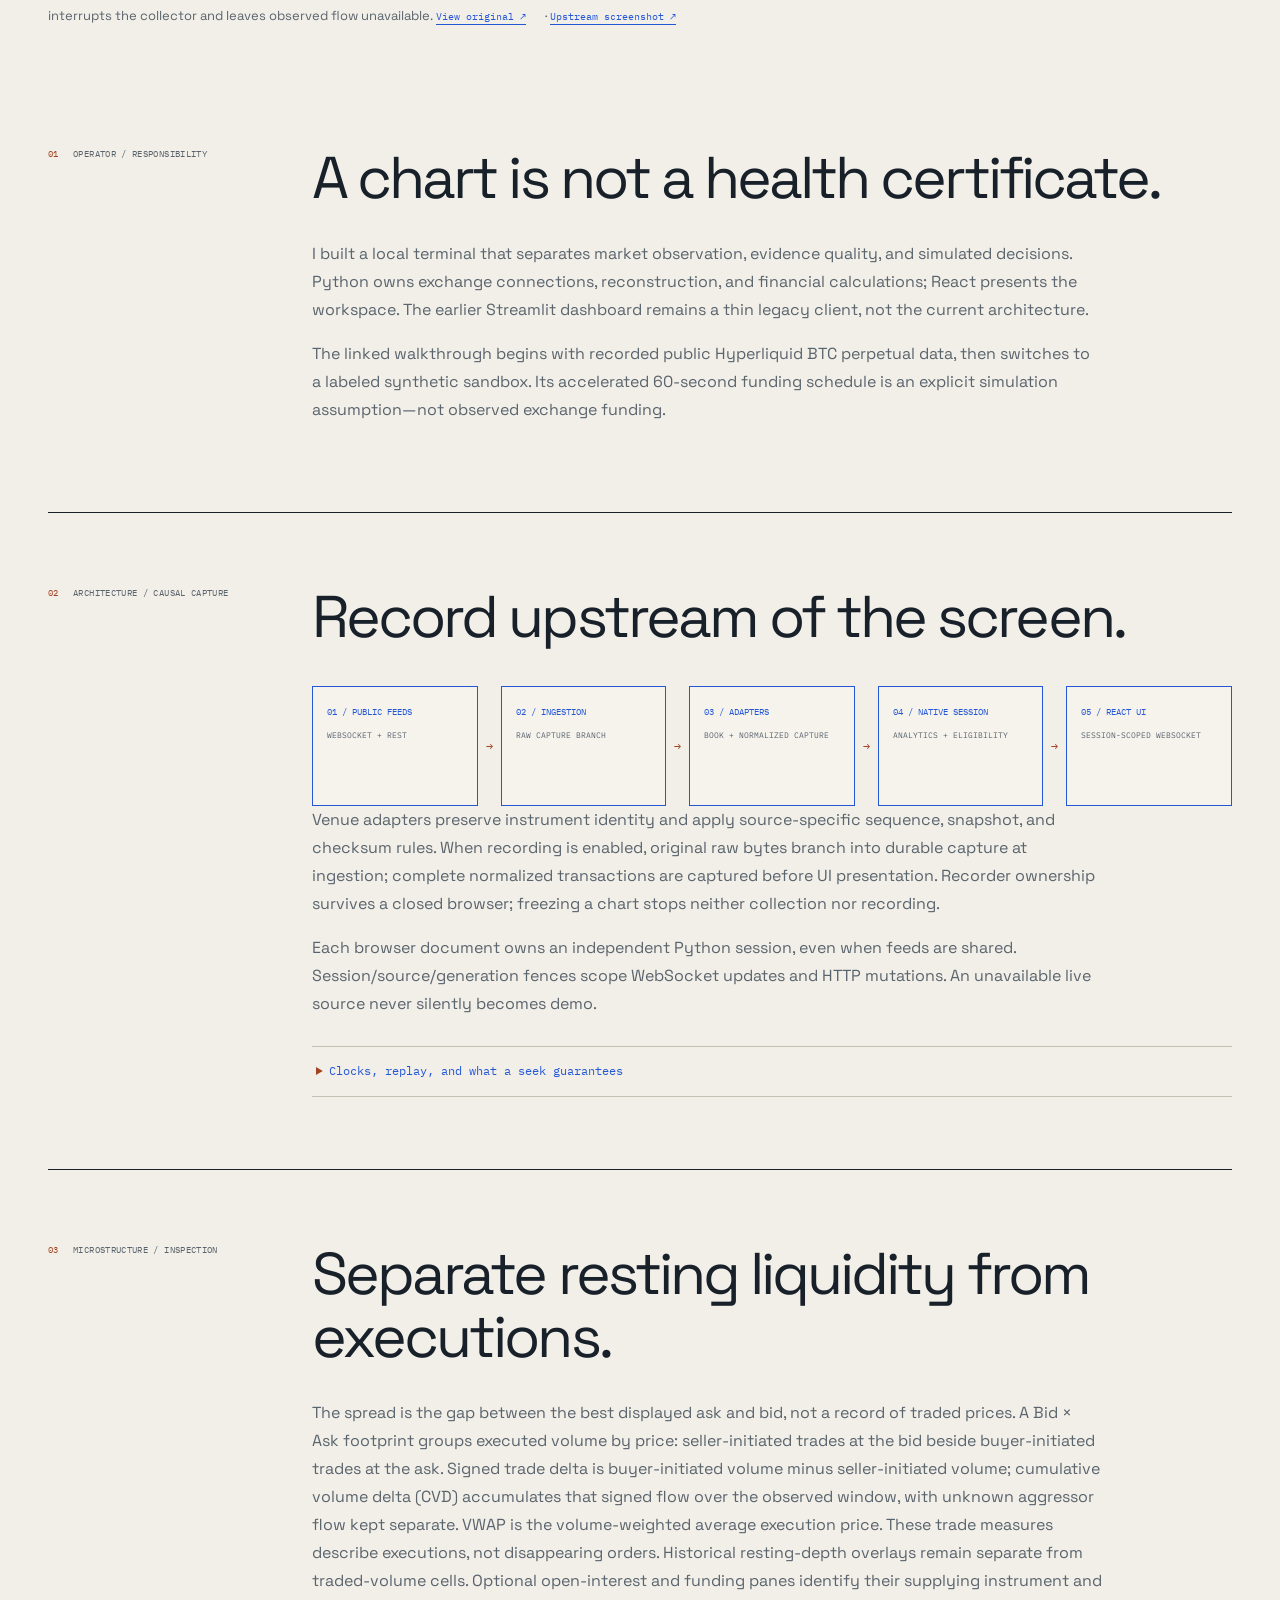
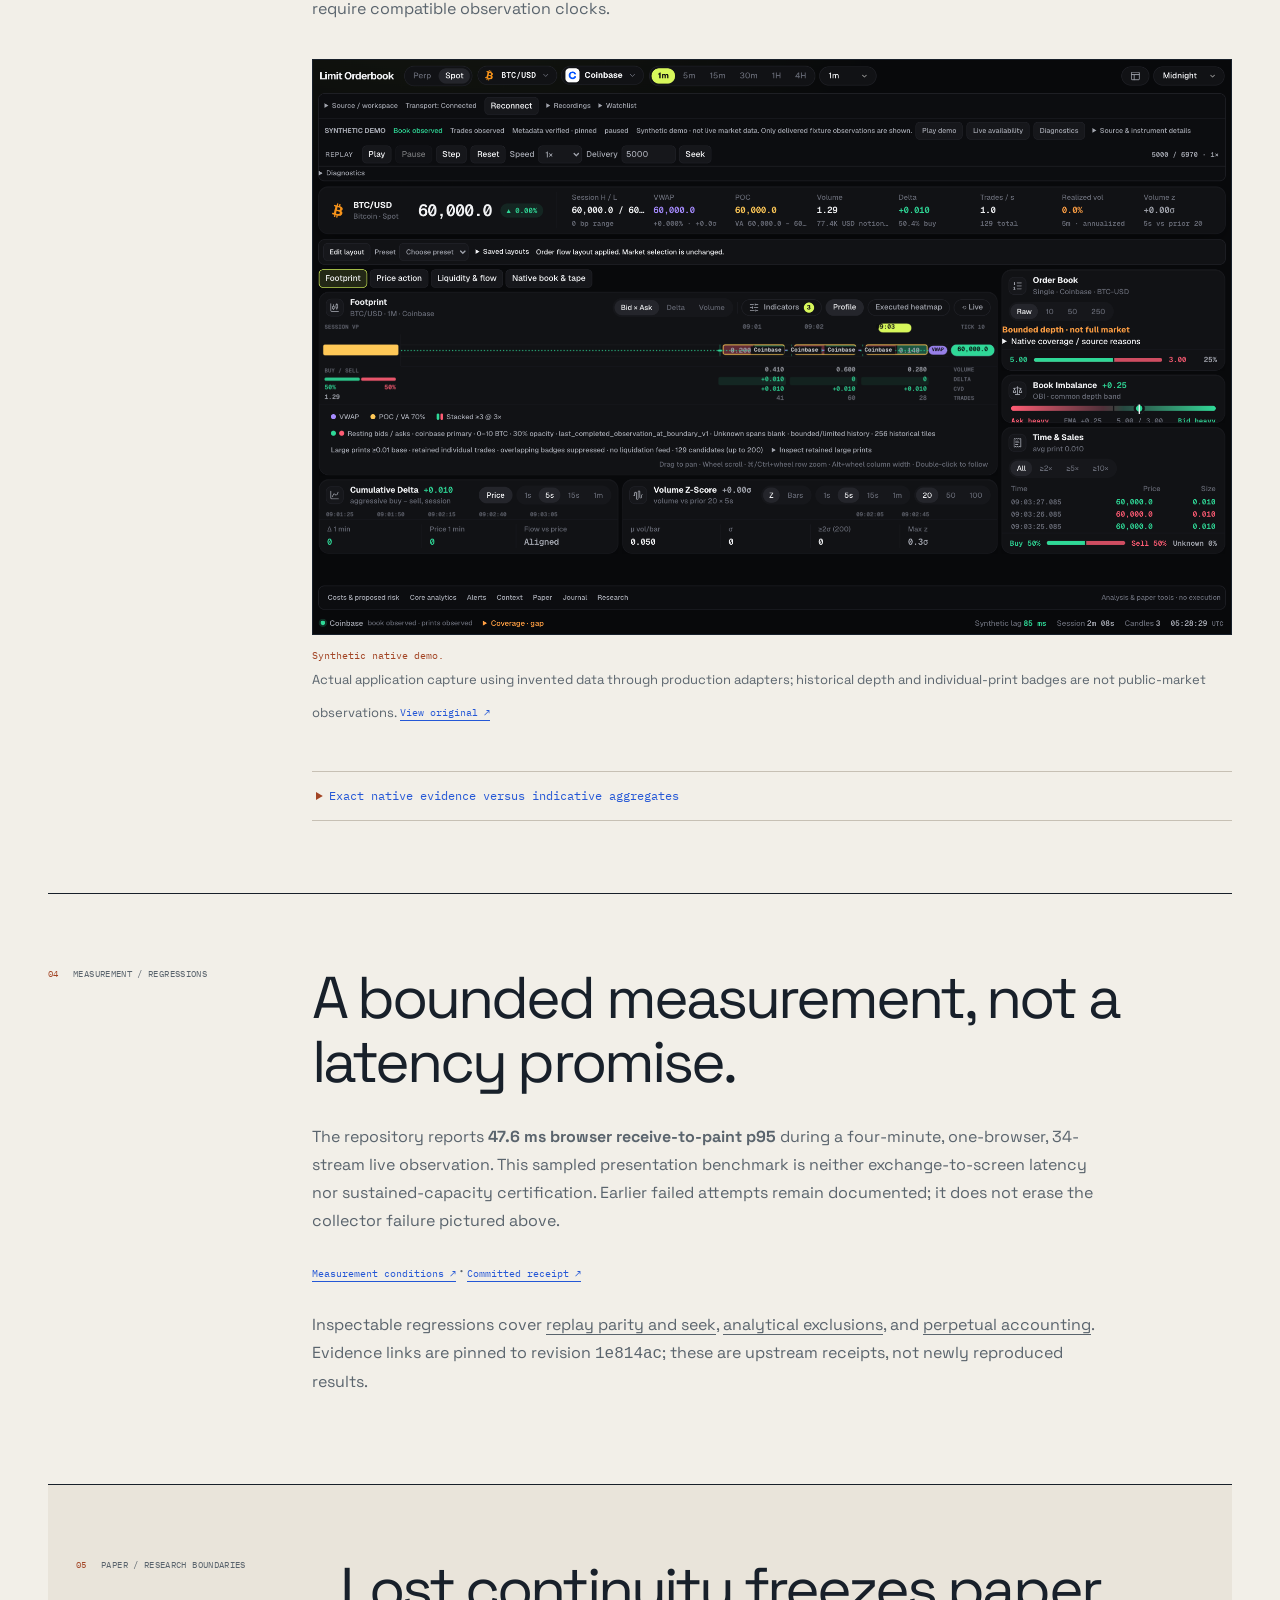
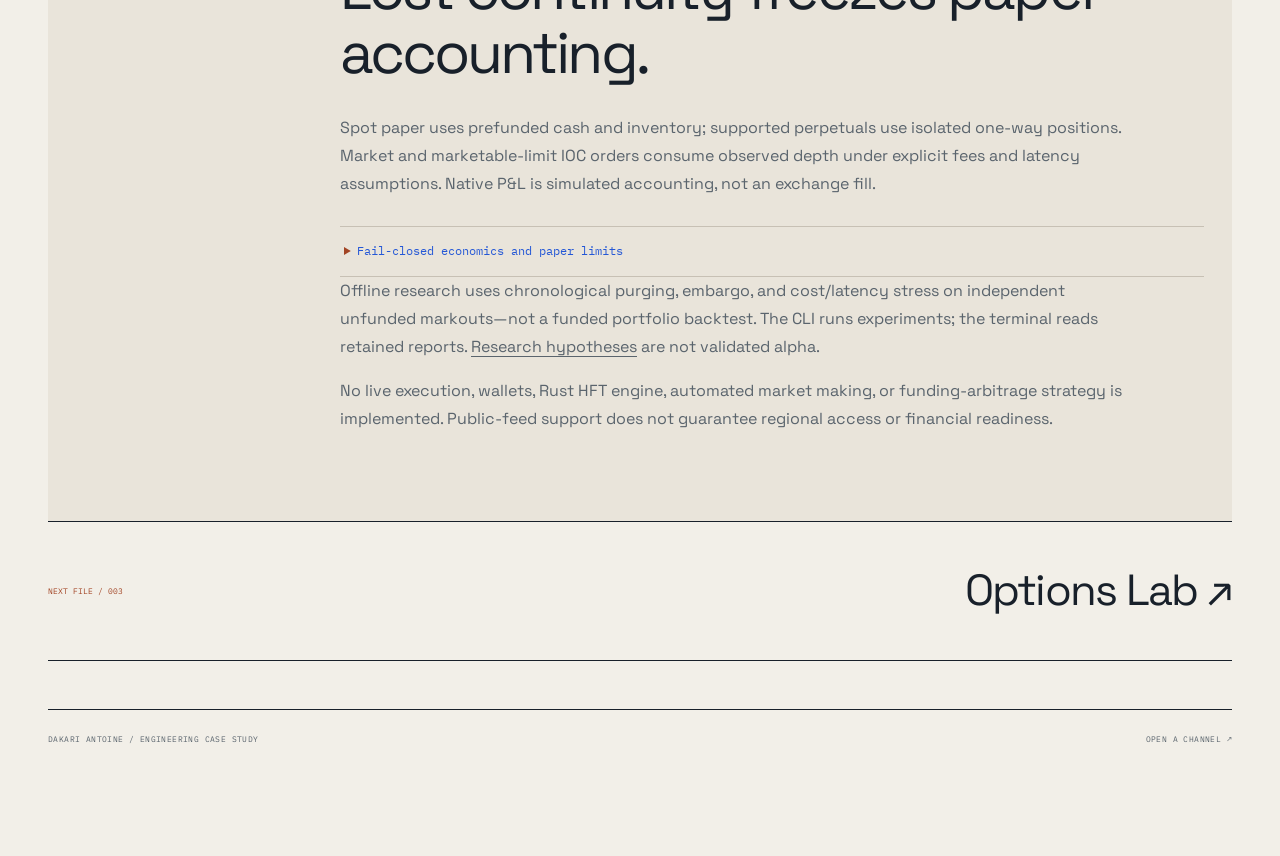
==== commit 53d8d742: "Showcase the order-flow terminal and Options Lab Refresh both project files and homepage entries aga" ====
--- a/limit-order-book.html
+++ b/limit-order-book.html
@@ -4,42 +4,136 @@
     <meta charset="utf-8" />
     <meta name="viewport" content="width=device-width, initial-scale=1, viewport-fit=cover, interactive-widget=resizes-content" />
     <meta name="theme-color" content="#f2efe8" />
-    <meta name="description" content="An engineering case study of a resilient multi-exchange crypto order-book dashboard with normalized feeds and explicit health states." />
-    <title>Live Crypto Order Book — Dakari Antoine</title>
+    <meta name="description" content="Crypto Order Flow Terminal: Python-owned market data, a React workspace, causal recording and replay, and constrained paper accounting with explicit evidence limits." />
+    <meta property="og:title" content="Crypto Order Flow Terminal — Dakari Antoine" />
+    <meta property="og:description" content="From public feeds to inspectable order flow: exact native analytics, deterministic replay, and simulated accounting that keeps failure visible." />
+    <meta property="og:type" content="article" />
+    <meta property="og:url" content="https://karisheen.github.io/limit-order-book.html" />
+    <meta property="og:image" content="https://karisheen.github.io/assets/images/terminal-price.png" />
+    <meta property="og:image:width" content="1800" />
+    <meta property="og:image:height" content="1125" />
+    <meta property="og:image:alt" content="Binance ticker-history chart in the terminal, with a visible collector overflow and unavailable observed book." />
+    <meta name="twitter:card" content="summary_large_image" />
+    <meta name="twitter:title" content="Crypto Order Flow Terminal — Dakari Antoine" />
+    <meta name="twitter:description" content="Public market data, causal replay, and constrained paper accounting—not live execution." />
+    <meta name="twitter:image" content="https://karisheen.github.io/assets/images/terminal-price.png" />
+    <meta name="twitter:image:alt" content="Binance ticker-history chart with a visible collector overflow and unavailable observed book." />
+    <link rel="canonical" href="https://karisheen.github.io/limit-order-book.html" />
+    <title>Crypto Order Flow Terminal — Dakari Antoine</title>
     <link rel="icon" href="./assets/favicon.svg" type="image/svg+xml" />
     <link rel="stylesheet" href="./styles/main.css" />
   </head>
   <body>
     <a class="skip-link" href="#main">Skip to content</a>
     <header class="site-header"><div class="shell header-inner"><a class="brand" href="./index.html"><span class="brand-mark" aria-hidden="true">d&gt;</span> DAKARI.ANTOINE</a><a class="text-link" href="./index.html#work">ALL WORK ↗</a></div></header>
-    <main id="main" class="shell case-main">
+    <main id="main" class="shell case-main case-feature">
       <a class="text-link case-back" href="./index.html#order-book">← Back to the portfolio</a>
       <header class="case-hero">
         <aside class="case-index" aria-label="Project summary">
           <p class="eyebrow accent">PROJECT FILE / 002</p>
           <dl>
-            <div><dt>STATUS</dt><dd>WORKING EDUCATIONAL DASHBOARD</dd></div>
+            <div><dt>STATUS</dt><dd>LOCAL RESEARCH TERMINAL</dd></div>
             <div><dt>ROLE</dt><dd>INDEPENDENT SYSTEM DESIGN + ENGINEERING</dd></div>
-            <div><dt>VENUES</dt><dd>FIVE PUBLIC EXCHANGE FEEDS</dd></div>
-            <div><dt>OUTPUT</dt><dd>LADDER / CHARTS / HEALTH STATES</dd></div>
-            <div><dt>EXECUTION</dt><dd>NONE / MARKET OBSERVATION</dd></div>
+            <div><dt>SOURCE</dt><dd>PUBLIC SPOT + PERPETUAL FEEDS</dd></div>
+            <div><dt>AUTHORITY</dt><dd>PYTHON SESSIONS / REACT UI</dd></div>
+            <div><dt>EXECUTION</dt><dd>SIMULATED ONLY</dd></div>
           </dl>
         </aside>
         <div class="case-intro">
-          <p class="eyebrow accent">MARKET DATA / RESILIENCE</p>
-          <h1>Live Crypto<br />Order Book</h1>
-          <p class="case-lead">A multi-venue dashboard that keeps partial failure visible instead of pretending every public feed is equally fresh or reliable.</p>
-          <div class="tags"><span class="tag">Python</span><span class="tag">WebSockets</span><span class="tag">Streamlit</span><span class="tag">Plotly</span></div>
-          <div class="case-actions"><a class="button button-primary" href="https://github.com/karisheen/Limit-Orderbook" target="_blank" rel="noopener noreferrer">Explore repository ↗</a></div>
+          <p class="eyebrow accent">MARKET MICROSTRUCTURE / EVIDENCE</p>
+          <h1>Crypto Order<br />Flow Terminal</h1>
+          <p class="case-lead">A local research terminal for inspecting native spot and perpetual order books and trades across public venues, replaying recorded events, and simulating orders without placing one on an exchange.</p>
+          <div class="tags"><span class="tag">Python</span><span class="tag">React / TypeScript + Vite</span><span class="tag">WebSockets</span><span class="tag">Recording / Replay</span></div>
+          <div class="case-actions">
+            <a class="button button-primary" href="https://github.com/karisheen/Limit-Orderbook/tree/1e814ac866bb12b00aee7aec810f8a6012829ea3">Explore repository ↗</a>
+            <a class="text-link" href="https://raw.githubusercontent.com/karisheen/Limit-Orderbook/1e814ac866bb12b00aee7aec810f8a6012829ea3/docs/media/orderbook-demo.mp4">Captioned walkthrough / 2:15 MP4 ↗</a>
+          </div>
         </div>
       </header>
-      <section class="case-status" aria-label="System at a glance"><div><span>INPUT</span><strong>Public WS + REST feeds</strong></div><div><span>NORMALIZE</span><strong>Canonical snapshots</strong></div><div><span>SUPERVISE</span><strong>Freshness + fallback</strong></div><div><span>PRESENT</span><strong>Ladder + market views</strong></div></section>
-      <section class="case-section" aria-labelledby="lob-problem-title"><div class="case-section-label"><span>01</span> PROBLEM / RESPONSIBILITY</div><div class="case-copy"><h2 id="lob-problem-title">“Live” is a system state, not a label.</h2><p>Public exchange feeds differ in protocol, symbol format, update cadence, geography, and failure behavior. A dashboard that collapses those differences into one polished number can hide stale or missing data.</p><p>I designed the adapter contract, normalized domain model, supervised feed workers, bounded histories, health states, and Streamlit presentation layer as an independent engineering project.</p></div></section>
-      <section class="case-section" aria-labelledby="lob-architecture-title"><div class="case-section-label"><span>02</span> ARCHITECTURE / DATA FLOW</div><div class="case-copy"><h2 id="lob-architecture-title">Normalize first. Degrade explicitly.</h2><div class="case-flow" aria-label="Exchange WebSocket and REST feeds pass through adapters, normalized snapshots, supervised workers, and then the dashboard."><div class="case-flow-step"><b>01 / VENUE FEEDS</b><span>WEBSOCKET + REST</span></div><span class="case-flow-arrow" aria-hidden="true">→</span><div class="case-flow-step"><b>02 / ADAPTERS</b><span>SYMBOL + PAYLOAD CONTRACTS</span></div><span class="case-flow-arrow" aria-hidden="true">→</span><div class="case-flow-step"><b>03 / DOMAIN</b><span>NORMALIZED BOOK SNAPSHOT</span></div><span class="case-flow-arrow" aria-hidden="true">→</span><div class="case-flow-step"><b>04 / SERVICE</b><span>WORKERS / FALLBACK / HISTORY</span></div><span class="case-flow-arrow" aria-hidden="true">→</span><div class="case-flow-step"><b>05 / UI</b><span>LADDER / DEPTH / HEALTH</span></div></div></div></section>
-      <section class="case-section" aria-labelledby="lob-decisions-title"><div class="case-section-label"><span>03</span> ENGINEERING DECISIONS</div><div class="case-copy"><h2 id="lob-decisions-title">Partial failure stays observable.</h2><div class="case-decisions"><article><span>DECISION 01</span><h3>WebSocket first, REST fallback.</h3><p>Reconnects use capped backoff. After three failed sessions, the subscription permanently falls back to REST polling instead of flapping.</p></article><article><span>DECISION 02</span><h3>Freshness is part of the model.</h3><p>Data older than 15 seconds is degraded; absent data is disconnected. Healthy venues continue rendering when one feed fails.</p></article><article><span>DECISION 03</span><h3>Bound long-running state.</h3><p>Spread and depth histories have fixed caps, preventing a dashboard left open for hours from growing memory without limit.</p></article><article><span>DECISION 04</span><h3>Keep venue differences visible.</h3><p>The cross-venue best price is labeled approximate because USD and USDT quotes are not identical economic instruments.</p></article></div></div></section>
-      <section class="case-section" aria-labelledby="lob-evidence-title"><div class="case-section-label"><span>04</span> VERIFICATION / EVIDENCE</div><div class="case-copy"><h2 id="lob-evidence-title">Failures are exercised without the network.</h2><ul class="case-evidence"><li><strong>Adapter contract tests</strong><span>Canned venue payloads verify normalization and symbol mapping deterministically.</span></li><li><strong>Resilience tests</strong><span>Timeouts, rate limits, proxy failures, malformed JSON, and degraded states use typed failure paths.</span></li><li><strong>Retry policy</strong><span>REST calls use three attempts, exponential backoff with jitter, and a ten-second timeout; non-retryable 4xx responses fail fast.</span></li><li><strong>Live smoke path</strong><span>A separate manual check exercises public REST access across all supported venues.</span></li></ul></div></section>
-      <section class="case-section case-limitations" aria-labelledby="lob-limitations-title"><div class="case-section-label"><span>05</span> LIMITATIONS / BOUNDARIES</div><div class="case-copy"><h2 id="lob-limitations-title">A view of public liquidity, not an execution venue.</h2><p>Bybit blocks U.S. public API traffic, while Coinbase and KuCoin use slower REST polling. Public endpoints are rate-limited and data availability can change. The approximate cross-venue comparison mixes USD and USDT pairs.</p><p>The system observes markets; it does not match, route, or place orders.</p></div></section>
-      <nav class="case-next" aria-label="Next case study"><span>NEXT FILE / 003</span><a href="./project2.html">Quantitative Pricing Toolkit ↗</a></nav>
+      <figure class="case-plate">
+        <a href="./assets/images/terminal-price.png"><img src="./assets/images/terminal-price.png" width="1800" height="1125" fetchpriority="high" decoding="async" alt="Actual Binance BTC/USDT ticker-history workspace with analytical_queue_overflow visible and the observed book unavailable." /></a>
+        <figcaption><strong>Live ticker, failed collector.</strong> Actual application capture: Binance REST ticker-history candles remain visible on a separate data path while <code>analytical_queue_overflow</code> interrupts the collector and leaves observed flow unavailable. <a class="text-link" href="./assets/images/terminal-price.png">View original ↗</a> · <a class="text-link" href="https://github.com/karisheen/Limit-Orderbook/blob/1e814ac866bb12b00aee7aec810f8a6012829ea3/docs/evidence/chart-redesign/live-price-1440-dark.png">Upstream screenshot ↗</a></figcaption>
+      </figure>
+
+      <section class="case-section" aria-labelledby="lob-problem-title">
+        <div class="case-section-label"><span>01</span> OPERATOR / RESPONSIBILITY</div>
+        <div class="case-copy">
+          <h2 id="lob-problem-title">A chart is not a health certificate.</h2>
+          <p>I built a local terminal that separates market observation, evidence quality, and simulated decisions. Python owns exchange connections, reconstruction, and financial calculations; React presents the workspace. The earlier Streamlit dashboard remains a thin legacy client, not the current architecture.</p>
+          <p>The linked walkthrough begins with recorded public Hyperliquid BTC perpetual data, then switches to a labeled synthetic sandbox. Its accelerated 60-second funding schedule is an explicit simulation assumption—not observed exchange funding.</p>
+        </div>
+      </section>
+
+      <section class="case-section" aria-labelledby="lob-architecture-title">
+        <div class="case-section-label"><span>02</span> ARCHITECTURE / CAUSAL CAPTURE</div>
+        <div class="case-copy">
+          <h2 id="lob-architecture-title">Record upstream of the screen.</h2>
+          <div class="case-flow" role="group" aria-label="Public feeds enter raw capture, then venue adapters reconstruct books and capture normalized transactions, followed by native session analytics and the React workspace.">
+            <div class="case-flow-step"><b>01 / PUBLIC FEEDS</b><span>WEBSOCKET + REST</span></div>
+            <span class="case-flow-arrow" aria-hidden="true">→</span>
+            <div class="case-flow-step"><b>02 / INGESTION</b><span>RAW CAPTURE BRANCH</span></div>
+            <span class="case-flow-arrow" aria-hidden="true">→</span>
+            <div class="case-flow-step"><b>03 / ADAPTERS</b><span>BOOK + NORMALIZED CAPTURE</span></div>
+            <span class="case-flow-arrow" aria-hidden="true">→</span>
+            <div class="case-flow-step"><b>04 / NATIVE SESSION</b><span>ANALYTICS + ELIGIBILITY</span></div>
+            <span class="case-flow-arrow" aria-hidden="true">→</span>
+            <div class="case-flow-step"><b>05 / REACT UI</b><span>SESSION-SCOPED WEBSOCKET</span></div>
+          </div>
+          <p>Venue adapters preserve instrument identity and apply source-specific sequence, snapshot, and checksum rules. When recording is enabled, original raw bytes branch into durable capture at ingestion; complete normalized transactions are captured before UI presentation. Recorder ownership survives a closed browser; freezing a chart stops neither collection nor recording.</p>
+          <p>Each browser document owns an independent Python session, even when feeds are shared. Session/source/generation fences scope WebSocket updates and HTTP mutations. An unavailable live source never silently becomes demo.</p>
+          <details class="case-notes">
+            <summary>Clocks, replay, and what a seek guarantees</summary>
+            <p>Exchange event time is distinct from receive-monotonic time. Ticker candles use exchange time; observed-flow windows use projected receive time. They are not stitched together. Exchange timestamps never sort global replay.</p>
+            <p>Raw replay re-decodes original bytes and verifies exact normalized batches; normalized replay skips decoding, not reducer checks. Seek reconstructs a complete causal prefix, clearing future analytical and paper state. Checkpoints and canonical hashes audit reconstruction; speed changes pacing, not economics. Recorded gaps stay gaps, never invented history.</p>
+            <p><a class="text-link" href="https://github.com/karisheen/Limit-Orderbook/blob/1e814ac866bb12b00aee7aec810f8a6012829ea3/docs/RECORDING.md">Capture contract ↗</a> · <a class="text-link" href="https://github.com/karisheen/Limit-Orderbook/blob/1e814ac866bb12b00aee7aec810f8a6012829ea3/docs/REPLAY.md">Replay contract ↗</a></p>
+          </details>
+        </div>
+      </section>
+
+      <section class="case-section" aria-labelledby="lob-decisions-title">
+        <div class="case-section-label"><span>03</span> MICROSTRUCTURE / INSPECTION</div>
+        <div class="case-copy">
+          <h2 id="lob-decisions-title">Separate resting liquidity from executions.</h2>
+          <p>The spread is the gap between the best displayed ask and bid, not a record of traded prices. A Bid × Ask footprint groups executed volume by price: seller-initiated trades at the bid beside buyer-initiated trades at the ask. Signed trade delta is buyer-initiated volume minus seller-initiated volume; cumulative volume delta (CVD) accumulates that signed flow over the observed window, with unknown aggressor flow kept separate. VWAP is the volume-weighted average execution price. These trade measures describe executions, not disappearing orders. Historical resting-depth overlays remain separate from traded-volume cells. Optional open-interest and funding panes identify their supplying instrument and require compatible observation clocks.</p>
+          <figure class="case-plate">
+            <a href="./assets/images/terminal-footprint.webp"><img src="./assets/images/terminal-footprint.webp" width="1800" height="1125" loading="lazy" decoding="async" alt="Synthetic native demo footprint showing historical resting-depth overlays and individual-print inspection in the terminal." /></a>
+            <figcaption><strong>Synthetic native demo.</strong> Actual application capture using invented data through production adapters; historical depth and individual-print badges are not public-market observations. <a class="text-link" href="./assets/images/terminal-footprint.webp">View original ↗</a></figcaption>
+          </figure>
+          <details class="case-notes">
+            <summary>Exact native evidence versus indicative aggregates</summary>
+            <p>Native decimal values retain instrument, units, source references, and eligibility. Missing depth invalidates a full-band calculation; unknown aggressor flow stays unknown. Cross-venue USD/USDT/USDC displays combine quotes without conversion and are explicitly indicative—not executable spreads or paper-order prices.</p>
+            <p><a class="text-link" href="https://github.com/karisheen/Limit-Orderbook/blob/1e814ac866bb12b00aee7aec810f8a6012829ea3/docs/ANALYTICS.md">Analytics definitions ↗</a> · <a class="text-link" href="https://github.com/karisheen/Limit-Orderbook/blob/1e814ac866bb12b00aee7aec810f8a6012829ea3/docs/CHART_REDESIGN_PLAN.md#recorded-implementation-observations">Image provenance ↗</a></p>
+          </details>
+        </div>
+      </section>
+
+      <section class="case-section" aria-labelledby="lob-evidence-title">
+        <div class="case-section-label"><span>04</span> MEASUREMENT / REGRESSIONS</div>
+        <div class="case-copy">
+          <h2 id="lob-evidence-title">A bounded measurement, not a latency promise.</h2>
+          <p>The repository reports <strong>47.6 ms browser receive-to-paint p95</strong> during a four-minute, one-browser, 34-stream live observation. This sampled presentation benchmark is neither exchange-to-screen latency nor sustained-capacity certification. Earlier failed attempts remain documented; it does not erase the collector failure pictured above.</p>
+          <p><a class="text-link" href="https://github.com/karisheen/Limit-Orderbook/blob/1e814ac866bb12b00aee7aec810f8a6012829ea3/docs/STABILITY_REVIEW.md#finite-live-acceptance">Measurement conditions ↗</a> · <a class="text-link" href="https://github.com/karisheen/Limit-Orderbook/blob/1e814ac866bb12b00aee7aec810f8a6012829ea3/docs/evidence/terminal-stability-live.json">Committed receipt ↗</a></p>
+          <p>Inspectable regressions cover <a href="https://github.com/karisheen/Limit-Orderbook/blob/1e814ac866bb12b00aee7aec810f8a6012829ea3/tests/test_replay.py">replay parity and seek</a>, <a href="https://github.com/karisheen/Limit-Orderbook/blob/1e814ac866bb12b00aee7aec810f8a6012829ea3/tests/test_workstation_analytics.py">analytical exclusions</a>, and <a href="https://github.com/karisheen/Limit-Orderbook/blob/1e814ac866bb12b00aee7aec810f8a6012829ea3/tests/test_workstation_paper_perpetual.py">perpetual accounting</a>. Evidence links are pinned to revision <code>1e814ac</code>; these are upstream receipts, not newly reproduced results.</p>
+        </div>
+      </section>
+
+      <section class="case-section case-limitations" aria-labelledby="lob-limitations-title">
+        <div class="case-section-label"><span>05</span> PAPER / RESEARCH BOUNDARIES</div>
+        <div class="case-copy">
+          <h2 id="lob-limitations-title">Lost continuity freezes paper accounting.</h2>
+          <p>Spot paper uses prefunded cash and inventory; supported perpetuals use isolated one-way positions. Market and marketable-limit IOC orders consume observed depth under explicit fees and latency assumptions. Native P&amp;L is simulated accounting, not an exchange fill.</p>
+          <details class="case-notes">
+            <summary>Fail-closed economics and paper limits</summary>
+            <p>Perpetual margin, leverage, funding, and protective liquidation use declared models, not exchange risk tiers. Liquidation may remain partial or leave debt. There is no passive queue-fill, borrowing, or market-impact model. Unknown fees, conversion evidence, or insufficient depth are unavailable, not zero.</p>
+            <p>Analytical continuity loss freezes affected accounting at its last complete prefix. Reconnection cannot repair or thaw that run; an explicit new run establishes a new boundary.</p>
+            <p><a class="text-link" href="https://github.com/karisheen/Limit-Orderbook/blob/1e814ac866bb12b00aee7aec810f8a6012829ea3/docs/CONTRACTS.md">Accounting contracts ↗</a></p>
+          </details>
+          <p>Offline research uses chronological purging, embargo, and cost/latency stress on independent unfunded markouts—not a funded portfolio backtest. The CLI runs experiments; the terminal reads retained reports. <a href="https://github.com/karisheen/Limit-Orderbook/blob/1e814ac866bb12b00aee7aec810f8a6012829ea3/docs/STRATEGY_RESEARCH.md">Research hypotheses</a> are not validated alpha.</p>
+          <p>No live execution, wallets, Rust HFT engine, automated market making, or funding-arbitrage strategy is implemented. Public-feed support does not guarantee regional access or financial readiness.</p>
+        </div>
+      </section>
+
+      <nav class="case-next" aria-label="Next case study"><span>NEXT FILE / 003</span><a href="./project2.html">Options Lab ↗</a></nav>
       <footer class="footer"><span>DAKARI ANTOINE / ENGINEERING CASE STUDY</span><a href="./index.html#contact">OPEN A CHANNEL ↗</a></footer>
     </main>
   </body>
--- a/styles/main.css
+++ b/styles/main.css
@@ -23,11 +23,11 @@
   --panel: #e9e4da;
   --surface: #f8f6f0;
   --text: #18202a;
-  --muted: #667078;
+  --muted: #5a646d;
   --line: #c7c0b4;
   --line-strong: #18202a;
   --accent: #2457d6;
-  --signal: #d65a31;
+  --signal: #a24424;
   --ink: #f8f6f0;
   --mono: "IBM Plex Mono", monospace;
   --sans: "Space Grotesk", Arial, sans-serif;
@@ -196,6 +196,8 @@
 .hero-description strong { color: var(--text); font-weight: 400; }
 .print-contact { display: none; }
 .hero-actions { display: flex; flex-wrap: wrap; align-items: center; gap: 10px; }
+.hero-files { display: flex; flex-wrap: wrap; align-items: center; gap: 4px 20px; padding: 0; margin: 20px 0 0; list-style: none; font: 10px/1.6 var(--mono); }
+.hero-files a { display: inline-flex; align-items: center; min-height: 44px; color: var(--accent); text-decoration: underline; text-underline-offset: 4px; }
 .button {
   font-size: 10px;
   text-transform: uppercase;
@@ -289,6 +291,7 @@
 .project-grid { display: grid; grid-template-columns: 1fr 1fr; gap: 14px; }
 .project-card {
   background: rgba(248,246,240,.56);
+  min-width: 0;
   border: 1px solid var(--line);
   padding: 30px;
   position: relative;
@@ -306,8 +309,12 @@
 .tags { display: flex; flex-wrap: wrap; gap: 7px; }
 .tag { font-size: 8px; color: var(--text); border: 1px solid var(--line); padding: 5px 8px; background: var(--bg); }
 .project-bottom { margin-top: auto; padding-top: 26px; display: flex; gap: 20px; justify-content: space-between; align-items: center; }
-.text-link { font-size: 10px; color: var(--accent); display: inline-flex; gap: 18px; align-items: center; padding-block: 7px; transition: transform var(--duration-press) var(--ease-out); }
+.text-link { font-size: 10px; color: var(--accent); display: inline-flex; gap: 18px; align-items: center; min-height: 44px; padding-block: 7px; text-decoration: underline; text-underline-offset: 4px; transition: transform var(--duration-press) var(--ease-out); }
 .project-reason { font: 9px/1.7 var(--mono); color: var(--muted); margin-top: 20px; border-top: 1px solid var(--line); padding-top: 14px; }
+.project-plate { margin: 0 0 24px; min-width: 0; }
+.project-plate img { width: 100%; height: auto; border: 1px solid var(--line-strong); }
+.project-plate figcaption { margin-top: 10px; font: 10px/1.7 var(--mono); color: var(--muted); }
+.project-plate figcaption strong { color: var(--signal); font-weight: 400; }
 .project-diagram {
   border: 1px solid var(--accent);
   background-color: var(--panel);
@@ -321,6 +328,7 @@
   background-image: linear-gradient(rgba(36,87,214,.08) 1px,transparent 1px),linear-gradient(90deg,rgba(36,87,214,.08) 1px,transparent 1px);
   background-size: 24px 24px;
 }
+.diagram-header, .diagram-footer { background-color: var(--panel); }
 .diagram-header { display: flex; justify-content: space-between; font: 9px var(--mono); color: var(--muted); letter-spacing: .03em; }
 .pipeline { padding: 34px 4px; display: grid; grid-template-columns: 1fr 30px 1fr; align-items: center; gap: 8px; }
 .pipeline-node { border: 1px solid var(--accent); background: rgba(248,246,240,.72); padding: 17px 12px; font: 10px/1.6 var(--mono); color: var(--accent); }
@@ -445,6 +453,23 @@
 .case-section-label { font: 9px/1.7 var(--mono); color: var(--muted); letter-spacing: .04em; }
 .case-section-label span { color: var(--signal); margin-right: 9px; }
 .case-copy { min-width: 0; }
+.case-feature .case-intro { min-width: 0; }
+.case-feature .case-intro h1 { font-size: clamp(42px, 6.8vw, 96px); line-height: 1; overflow-wrap: anywhere; }
+.case-feature .case-copy h2 { font-size: clamp(32px, 4.6vw, 64px); line-height: 1.08; overflow-wrap: anywhere; }
+.case-feature .case-copy h3 { line-height: 1.2; overflow-wrap: anywhere; }
+.case-feature .case-copy a:not(.button), .case-feature .case-lead a { text-decoration: underline; text-underline-offset: 4px; }
+.case-plate { margin: 36px 0; min-width: 0; }
+.case-plate img { width: 100%; height: auto; border: 1px solid var(--line-strong); }
+.case-plate figcaption { max-width: 900px; padding-top: 12px; font-size: 13px; line-height: 1.7; color: var(--muted); }
+.case-plate figcaption strong { display: block; margin-bottom: 5px; color: var(--signal); font: 10px/1.7 var(--mono); font-weight: 400; }
+.case-plate figcaption .text-link { margin-right: 16px; }
+.case-notes { margin-top: 28px; border-block: 1px solid var(--line); }
+.case-notes summary { min-height: 44px; padding: 14px 4px; color: var(--accent); font: 12px/1.7 var(--mono); cursor: pointer; touch-action: manipulation; }
+.case-notes summary::marker { color: var(--signal); }
+.case-notes[open] summary { border-bottom: 1px solid var(--line); margin-bottom: 18px; }
+.case-notes p, .case-notes li { font-size: 14px; line-height: 1.75; color: var(--muted); }
+.case-notes ul, .case-notes ol { padding-left: 22px; }
+.case-notes li + li { margin-top: 10px; }
 .case-copy h2 { font-size: clamp(42px, 5vw, 68px); max-width: 880px; margin-bottom: 30px; }
 .case-copy > p { max-width: 790px; font-size: 16px; line-height: 1.75; }
 .case-flow { display: grid; grid-template-columns: 1fr auto 1fr auto 1fr auto 1fr auto 1fr; gap: 8px; align-items: center; margin-top: 38px; }
@@ -490,6 +515,11 @@
   .command-option:hover { background: var(--panel); border-color: var(--line); color: var(--accent); outline: 0; }
 }
 
+@media (max-width: 1200px) {
+  .case-feature .case-flow { grid-template-columns: 1fr; gap: 7px; }
+  .case-feature .case-flow-step { min-height: 0; }
+  .case-feature .case-flow-arrow { text-align: center; transform: rotate(90deg); }
+}
 @media (max-width: 1100px) {
   .shell { width: calc(100% - 56px); }
   .site-nav { gap: 18px; }
@@ -545,6 +575,14 @@
   .case-flow { grid-template-columns: 1fr; gap: 7px; }
   .case-flow-step { min-height: 0; }
   .case-flow-arrow { text-align: center; transform: rotate(90deg); }
+  .case-feature .case-hero { grid-template-columns: 1fr; }
+  .case-feature .case-intro { grid-row: 1; padding: 32px 0; }
+  .case-feature .case-index { padding: 22px 0; border-right: 0; border-bottom: 0; border-top: 1px solid var(--line); }
+  .case-feature .case-index > .eyebrow { margin-bottom: 10px; }
+  .case-feature .case-index dl { display: grid; grid-template-columns: repeat(2, minmax(0, 1fr)); gap: 0 24px; margin-top: 12px; }
+  .case-feature .case-index dl div { padding: 10px 0; }
+  .case-feature .case-index dd { overflow-wrap: anywhere; }
+  .case-feature .case-actions { margin-top: 22px; }
 }
 @media (max-width: 600px) {
   html { scroll-padding-top: 74px; }
@@ -637,18 +675,18 @@
   .case-evidence li { grid-template-columns: 1fr; gap: 8px; }
   .case-limitations { padding-inline: 18px; }
   .case-next { align-items: flex-start; flex-direction: column; }
+  .hero-files { gap: 0 16px; margin-top: 14px; }
+  .project-plate { margin-bottom: 20px; }
+  .case-feature .case-intro h1 { font-size: clamp(40px, 12vw, 64px); margin: 18px 0 22px; }
+  .case-feature .case-lead { font-size: 18px; }
+  .case-feature .case-status strong { overflow-wrap: anywhere; }
+  .case-plate { margin-block: 26px; }
+  .case-plate figcaption { font-size: 12px; }
 }
 @media (prefers-reduced-motion: reduce) {
   html { scroll-behavior: auto; }
-  .button:active, .filter:active, .command-trigger:active, .command-close:active, .command-option:active, .text-link:active { transform: none; opacity: .72; }
-  .case-flow-step {
-    animation: case-flow-fade var(--duration-ui) var(--ease-out) both;
-    animation-delay: 0ms !important;
-  }
-  @keyframes case-flow-fade {
-    from { opacity: .75; }
-    to { opacity: 1; }
-  }
+  *, *::before, *::after { animation: none !important; transition: none !important; }
+  .button:active, .filter:active, .command-trigger:active, .command-close:active, .command-option:active, .text-link:active { transform: none; }
 }
 @media print {
   :root { --bg:#fff; --text:#111; --muted:#444; --line:#ccc; --line-strong:#111; --accent:#1d3f96; --signal:#8d361f; --panel:#fff; --surface:#fff; }
@@ -678,5 +716,28 @@
   .about-grid { grid-template-columns:1fr 1fr; gap:30px; }
   .print-contact { display:block; font-size:9pt; }
   .text-link { font-size:8pt; }
+  .hero-files { margin-block: 8px; font-size: 8pt; }
+  .hero-files a, .text-link { min-height: 0; }
+  .project-plate { max-width: 100mm; margin-block: 10px; break-inside: avoid; }
+  .project-plate figcaption, .case-plate figcaption { font-size: 8pt; }
+  .case-main { padding-block: 0; }
+  .case-back, .case-actions { display: none; }
+  .case-feature .case-hero { display: block; }
+  .case-feature .case-intro { padding: 16px 0; }
+  .case-feature .case-intro h1 { font-size: 30pt; margin-block: 10px; }
+  .case-feature .case-index { border-right: 0; padding: 12px 0; }
+  .case-feature .case-index dl { display: grid; grid-template-columns: repeat(2, 1fr); gap: 0 20px; margin-top: 10px; }
+  .case-feature .case-lead { font-size: 13pt; }
+  .case-feature .case-section { grid-template-columns: 100px 1fr; gap: 20px; padding-block: 22px; }
+  .case-feature .case-copy h2 { font-size: 22pt; margin-bottom: 16px; }
+  .case-feature .case-copy > p { font-size: 10pt; }
+  .case-feature .case-flow-step { animation: none; }
+  .case-plate { margin-block: 16px; break-inside: avoid; }
+  .case-plate img { max-height: 150mm; object-fit: contain; width: auto; max-width: 100%; }
+  .case-notes { break-inside: avoid; }
+  .case-notes summary { min-height: 0; padding-block: 8px; font-size: 9pt; }
+  .case-notes > :not(summary) { display: block !important; }
+  .case-notes::details-content { display: block; content-visibility: visible; }
+  .case-notes p, .case-notes li { font-size: 10pt; }
   @page { margin:16mm; }
 }
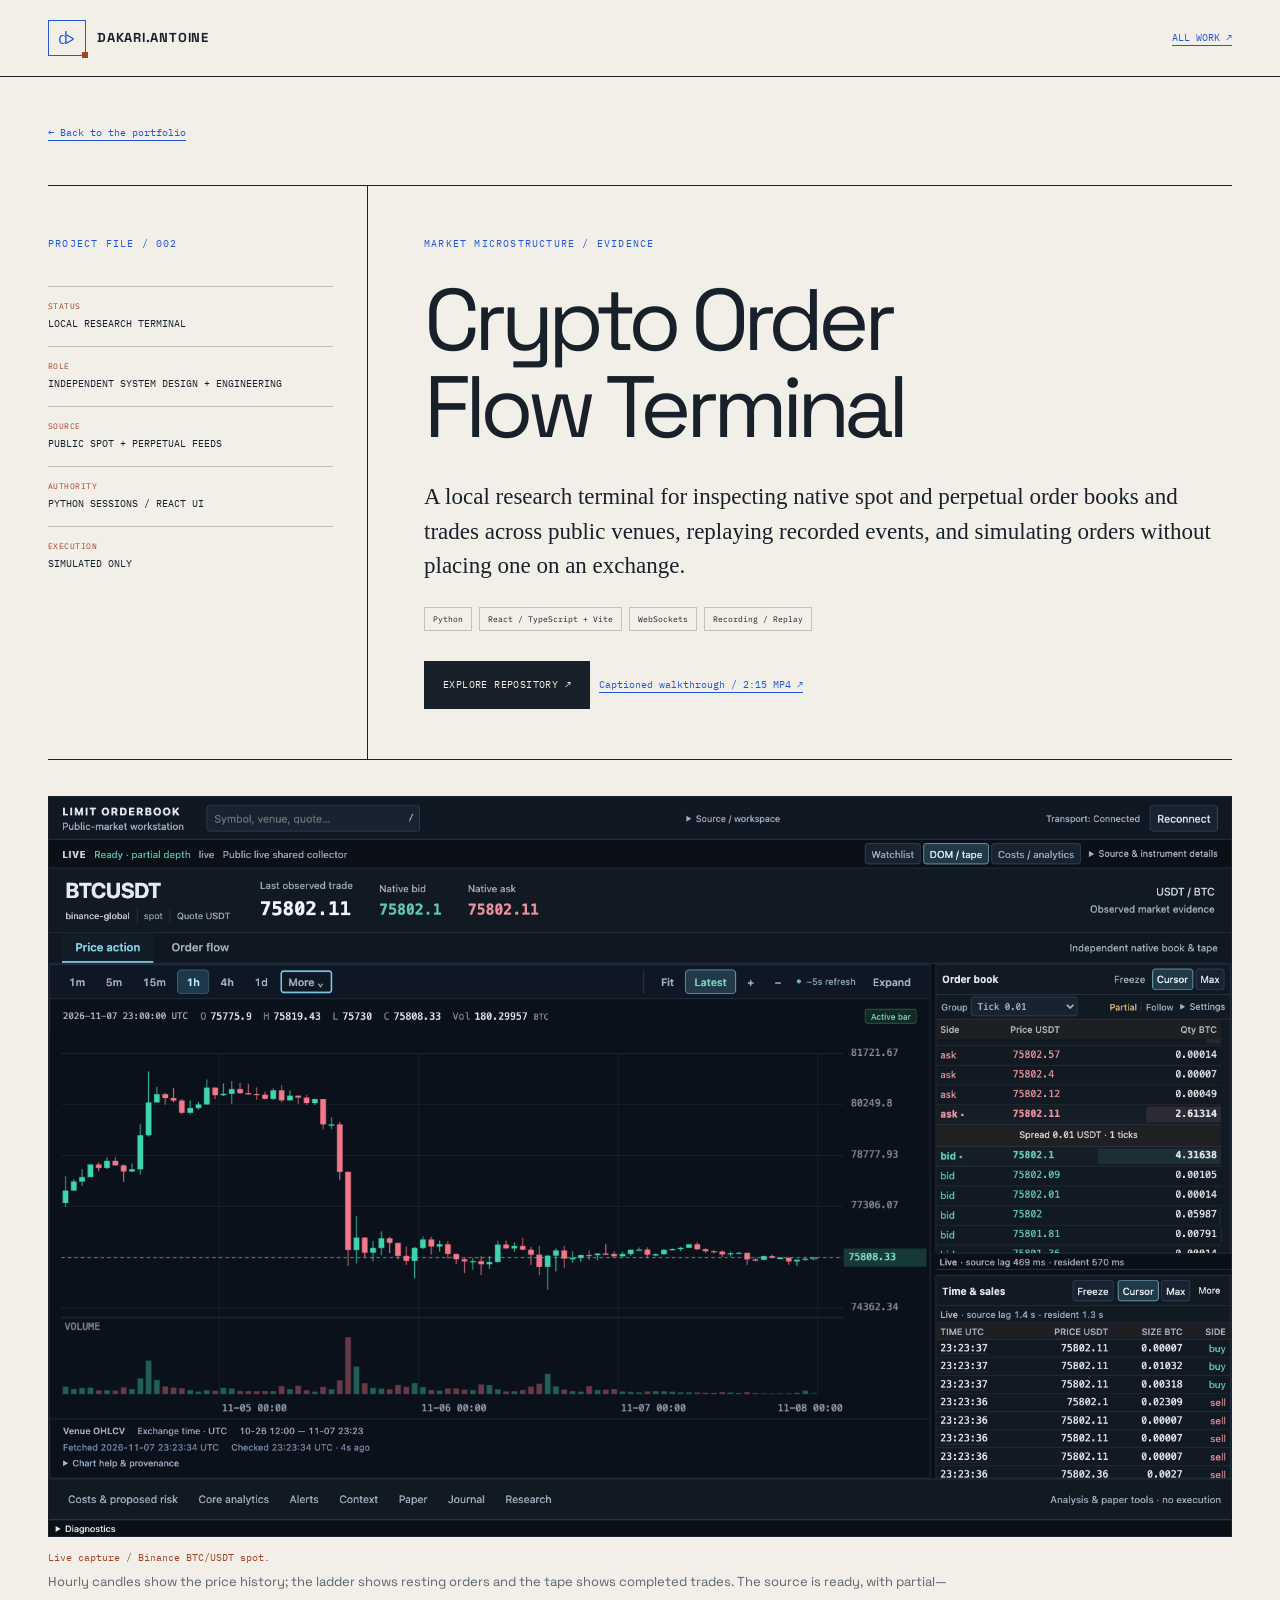
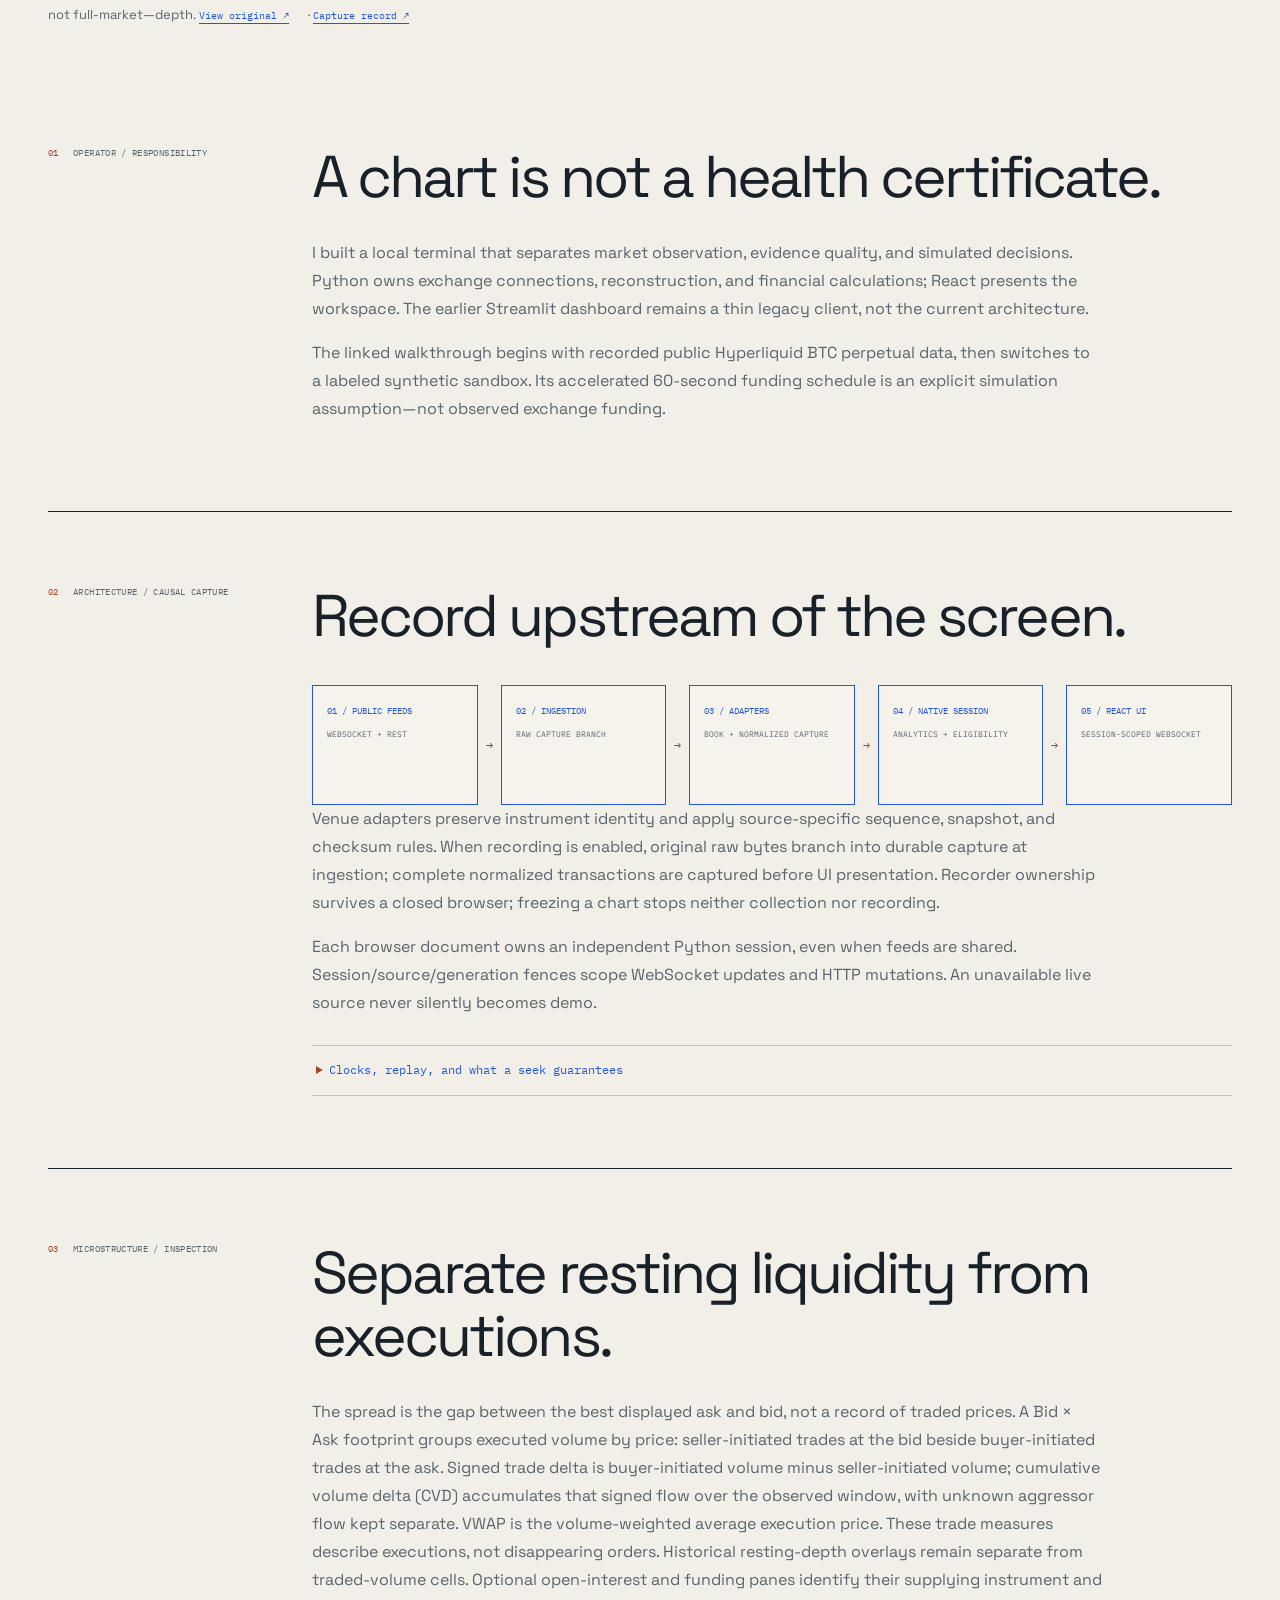
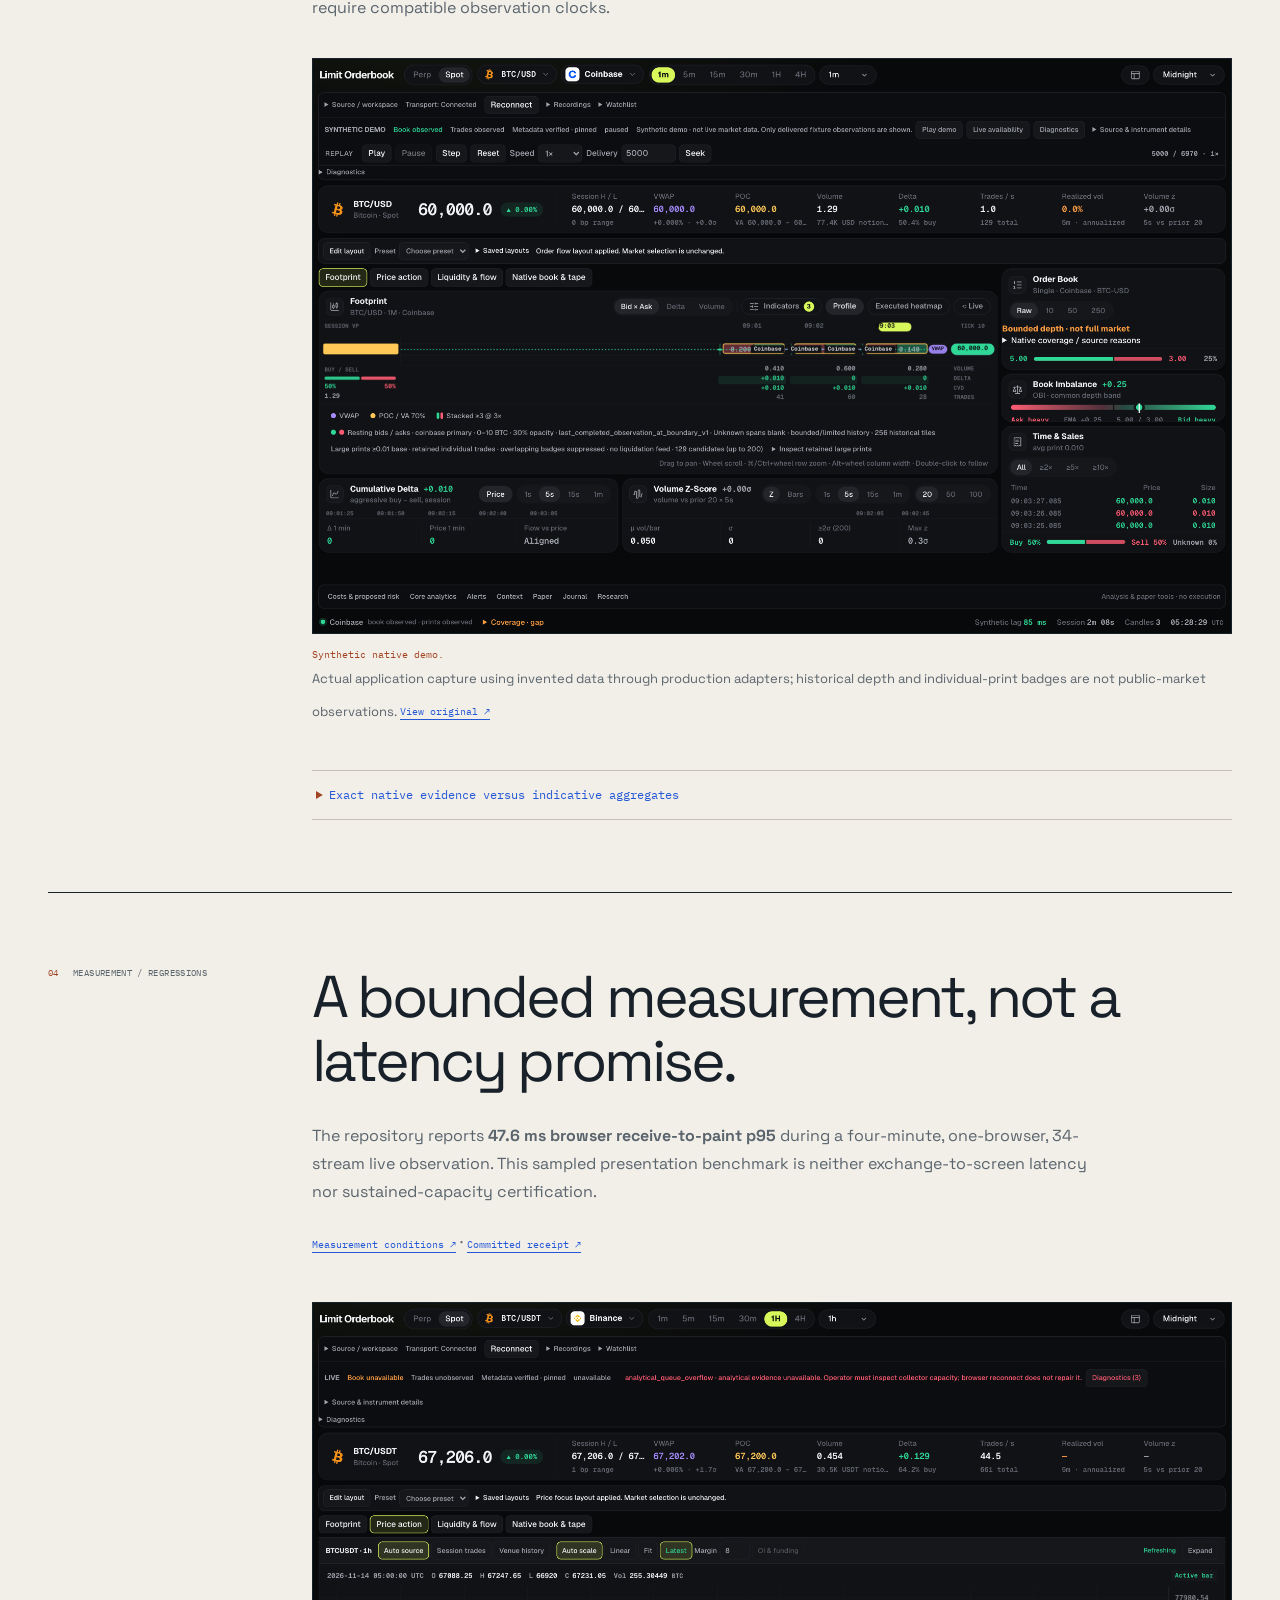
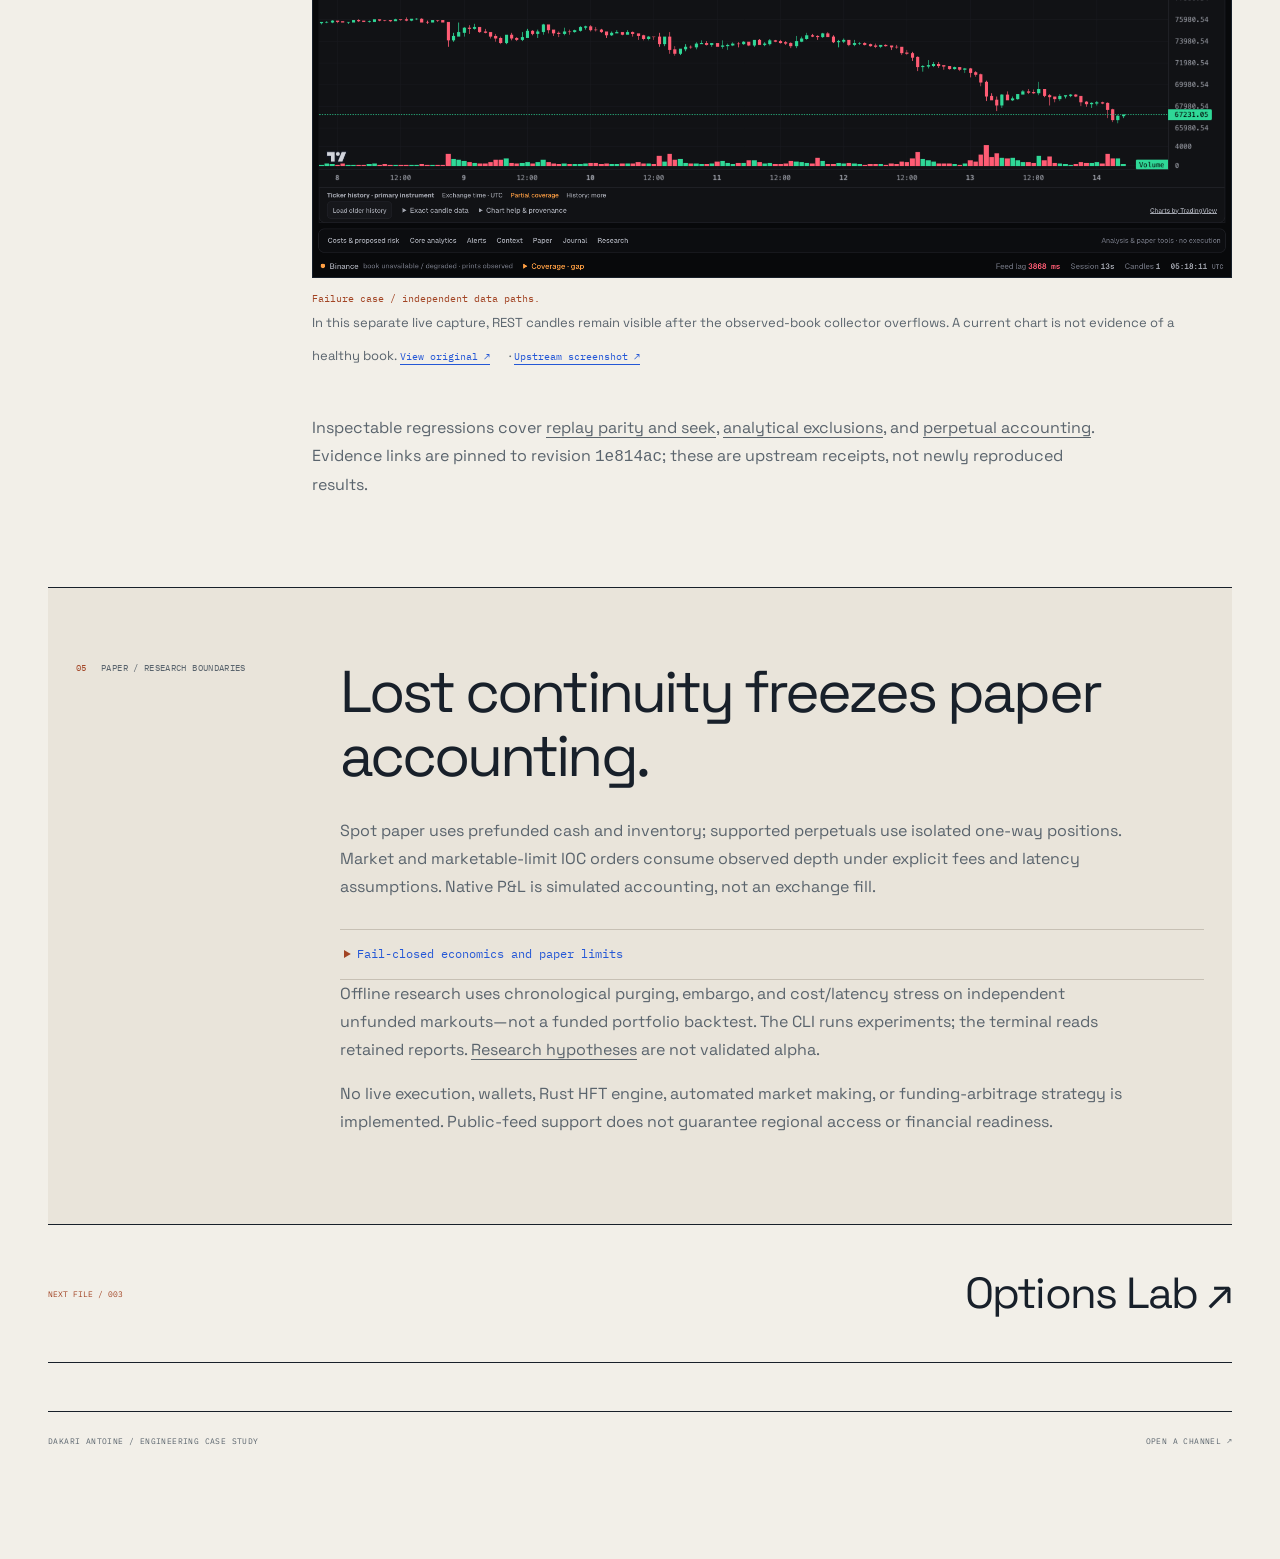
==== commit ccf9fbf2: "Feature the live depth ladder and retain collector failure evidence" ====
--- a/limit-order-book.html
+++ b/limit-order-book.html
@@ -9,15 +9,15 @@
     <meta property="og:description" content="From public feeds to inspectable order flow: exact native analytics, deterministic replay, and simulated accounting that keeps failure visible." />
     <meta property="og:type" content="article" />
     <meta property="og:url" content="https://karisheen.github.io/limit-order-book.html" />
-    <meta property="og:image" content="https://karisheen.github.io/assets/images/terminal-price.png" />
+    <meta property="og:image" content="https://karisheen.github.io/assets/images/terminal-live-book.png" />
     <meta property="og:image:width" content="1800" />
     <meta property="og:image:height" content="1125" />
-    <meta property="og:image:alt" content="Binance ticker-history chart in the terminal, with a visible collector overflow and unavailable observed book." />
+    <meta property="og:image:alt" content="Live Binance BTC/USDT hourly candles, partial-depth order book, and time-and-sales tape." />
     <meta name="twitter:card" content="summary_large_image" />
     <meta name="twitter:title" content="Crypto Order Flow Terminal — Dakari Antoine" />
     <meta name="twitter:description" content="Public market data, causal replay, and constrained paper accounting—not live execution." />
-    <meta name="twitter:image" content="https://karisheen.github.io/assets/images/terminal-price.png" />
-    <meta name="twitter:image:alt" content="Binance ticker-history chart with a visible collector overflow and unavailable observed book." />
+    <meta name="twitter:image" content="https://karisheen.github.io/assets/images/terminal-live-book.png" />
+    <meta name="twitter:image:alt" content="Live Binance BTC/USDT hourly candles, partial-depth order book, and time-and-sales tape." />
     <link rel="canonical" href="https://karisheen.github.io/limit-order-book.html" />
     <title>Crypto Order Flow Terminal — Dakari Antoine</title>
     <link rel="icon" href="./assets/favicon.svg" type="image/svg+xml" />
@@ -51,8 +51,8 @@
         </div>
       </header>
       <figure class="case-plate">
-        <a href="./assets/images/terminal-price.png"><img src="./assets/images/terminal-price.png" width="1800" height="1125" fetchpriority="high" decoding="async" alt="Actual Binance BTC/USDT ticker-history workspace with analytical_queue_overflow visible and the observed book unavailable." /></a>
-        <figcaption><strong>Live ticker, failed collector.</strong> Actual application capture: Binance REST ticker-history candles remain visible on a separate data path while <code>analytical_queue_overflow</code> interrupts the collector and leaves observed flow unavailable. <a class="text-link" href="./assets/images/terminal-price.png">View original ↗</a> · <a class="text-link" href="https://github.com/karisheen/Limit-Orderbook/blob/1e814ac866bb12b00aee7aec810f8a6012829ea3/docs/evidence/chart-redesign/live-price-1440-dark.png">Upstream screenshot ↗</a></figcaption>
+        <a href="./assets/images/terminal-live-book.png"><img src="./assets/images/terminal-live-book.png" width="1800" height="1125" fetchpriority="high" decoding="async" alt="Binance BTC/USDT hourly candles with volume, native bid and ask levels, and timestamped trades. The live source reads Ready · partial depth." /></a>
+        <figcaption><strong>Live capture / Binance BTC/USDT spot.</strong> Hourly candles show the price history; the ladder shows resting orders and the tape shows completed trades. The source is ready, with partial—not full-market—depth. <a class="text-link" href="./assets/images/terminal-live-book.png">View original ↗</a> · <a class="text-link" href="https://github.com/karisheen/Limit-Orderbook/blob/1e814ac866bb12b00aee7aec810f8a6012829ea3/docs/evidence/desktop-redesign/manifest.json">Capture record ↗</a></figcaption>
       </figure>
 
       <section class="case-section" aria-labelledby="lob-problem-title">
@@ -111,8 +111,12 @@
         <div class="case-section-label"><span>04</span> MEASUREMENT / REGRESSIONS</div>
         <div class="case-copy">
           <h2 id="lob-evidence-title">A bounded measurement, not a latency promise.</h2>
-          <p>The repository reports <strong>47.6 ms browser receive-to-paint p95</strong> during a four-minute, one-browser, 34-stream live observation. This sampled presentation benchmark is neither exchange-to-screen latency nor sustained-capacity certification. Earlier failed attempts remain documented; it does not erase the collector failure pictured above.</p>
+          <p>The repository reports <strong>47.6 ms browser receive-to-paint p95</strong> during a four-minute, one-browser, 34-stream live observation. This sampled presentation benchmark is neither exchange-to-screen latency nor sustained-capacity certification.</p>
           <p><a class="text-link" href="https://github.com/karisheen/Limit-Orderbook/blob/1e814ac866bb12b00aee7aec810f8a6012829ea3/docs/STABILITY_REVIEW.md#finite-live-acceptance">Measurement conditions ↗</a> · <a class="text-link" href="https://github.com/karisheen/Limit-Orderbook/blob/1e814ac866bb12b00aee7aec810f8a6012829ea3/docs/evidence/terminal-stability-live.json">Committed receipt ↗</a></p>
+          <figure class="case-plate">
+            <a href="./assets/images/terminal-price.png"><img src="./assets/images/terminal-price.png" width="1800" height="1125" loading="lazy" decoding="async" alt="Binance ticker-history chart still visible while the terminal reports analytical_queue_overflow and an unavailable observed book." /></a>
+            <figcaption><strong>Failure case / independent data paths.</strong> In this separate live capture, REST candles remain visible after the observed-book collector overflows. A current chart is not evidence of a healthy book. <a class="text-link" href="./assets/images/terminal-price.png">View original ↗</a> · <a class="text-link" href="https://github.com/karisheen/Limit-Orderbook/blob/1e814ac866bb12b00aee7aec810f8a6012829ea3/docs/evidence/chart-redesign/live-price-1440-dark.png">Upstream screenshot ↗</a></figcaption>
+          </figure>
           <p>Inspectable regressions cover <a href="https://github.com/karisheen/Limit-Orderbook/blob/1e814ac866bb12b00aee7aec810f8a6012829ea3/tests/test_replay.py">replay parity and seek</a>, <a href="https://github.com/karisheen/Limit-Orderbook/blob/1e814ac866bb12b00aee7aec810f8a6012829ea3/tests/test_workstation_analytics.py">analytical exclusions</a>, and <a href="https://github.com/karisheen/Limit-Orderbook/blob/1e814ac866bb12b00aee7aec810f8a6012829ea3/tests/test_workstation_paper_perpetual.py">perpetual accounting</a>. Evidence links are pinned to revision <code>1e814ac</code>; these are upstream receipts, not newly reproduced results.</p>
         </div>
       </section>
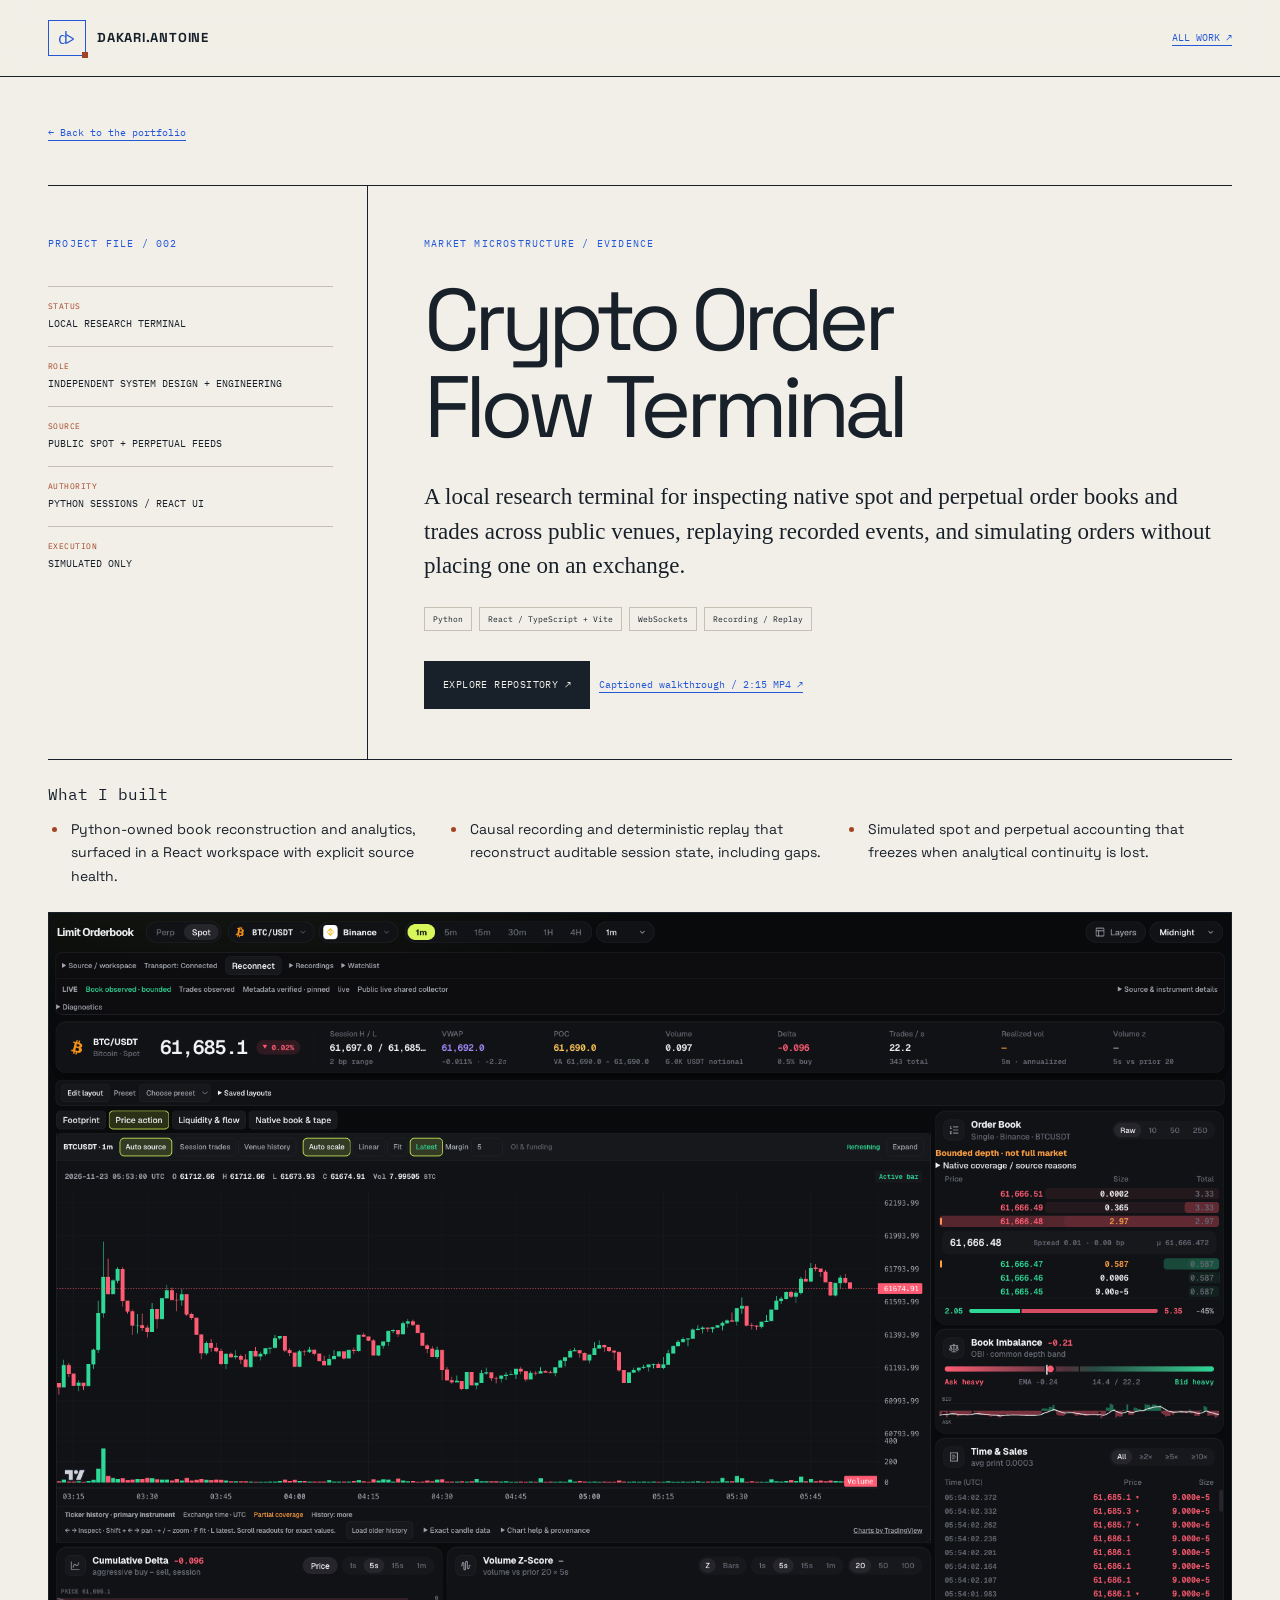
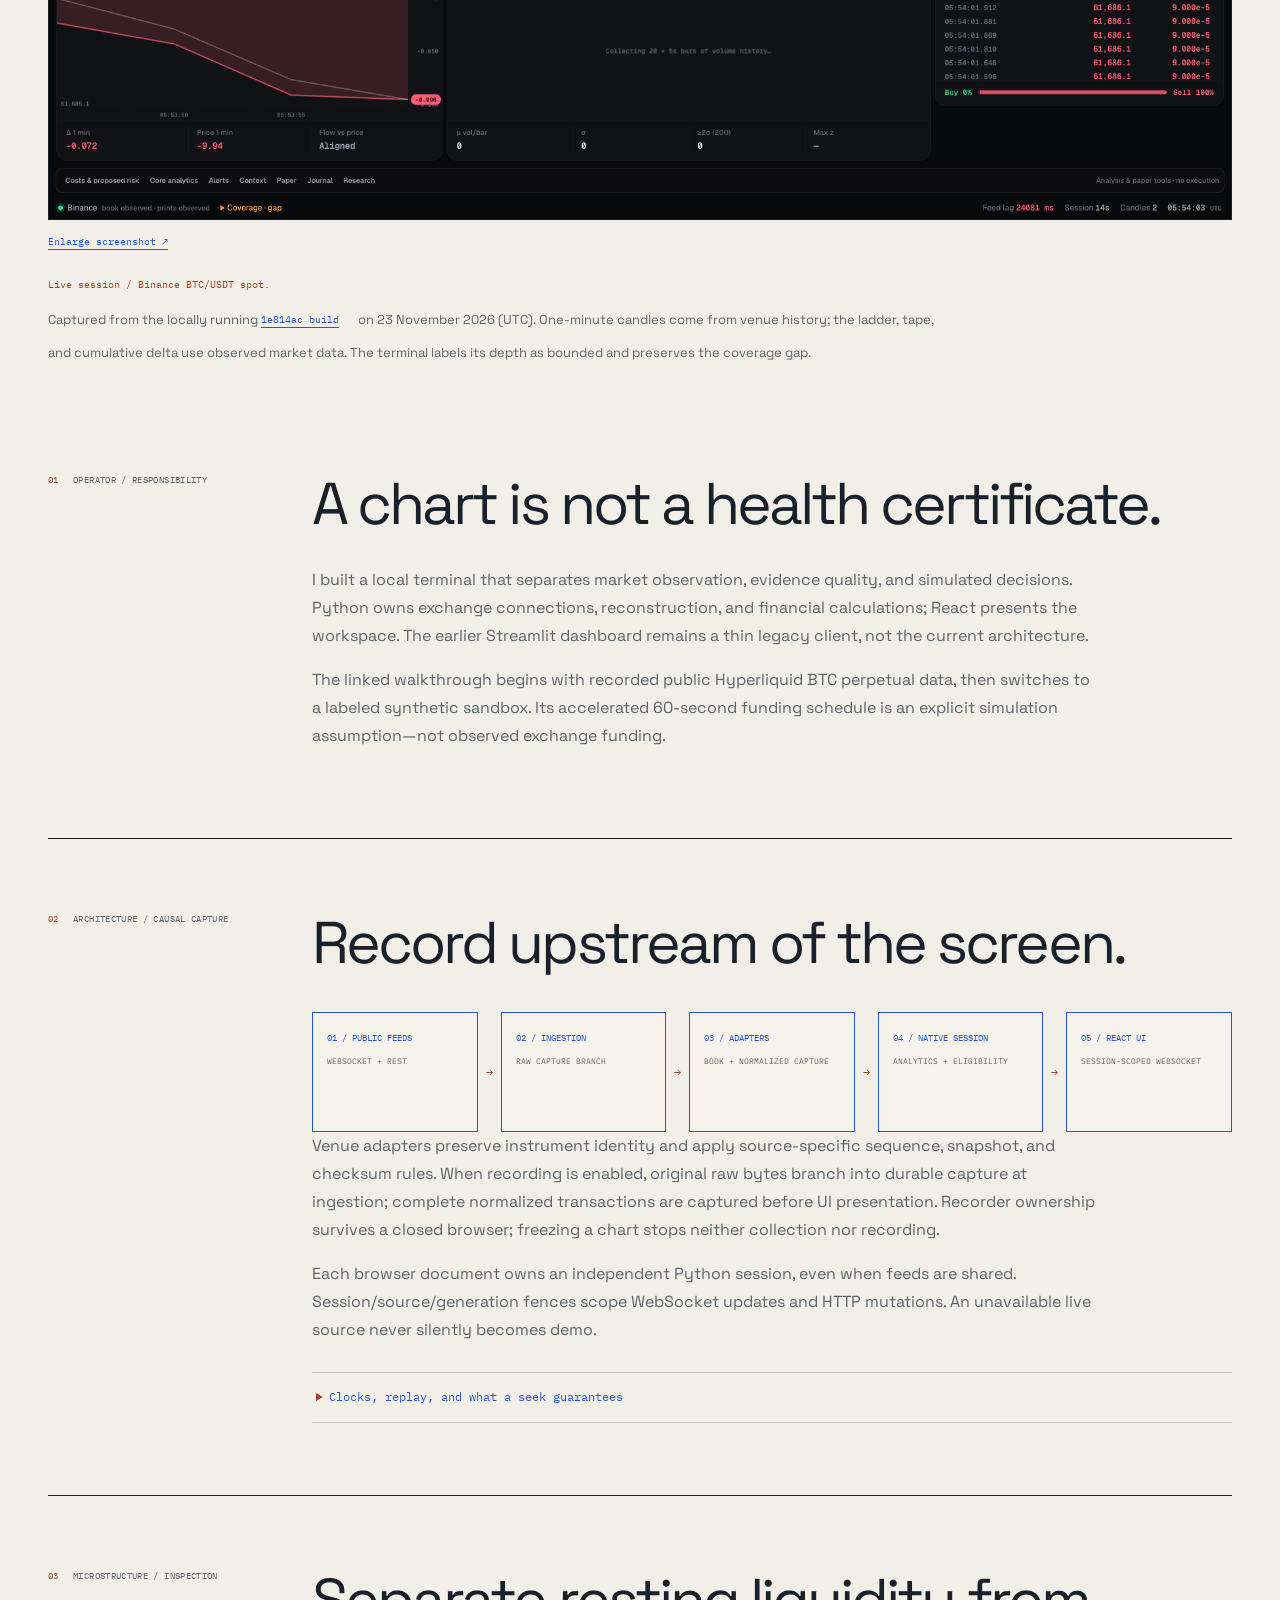
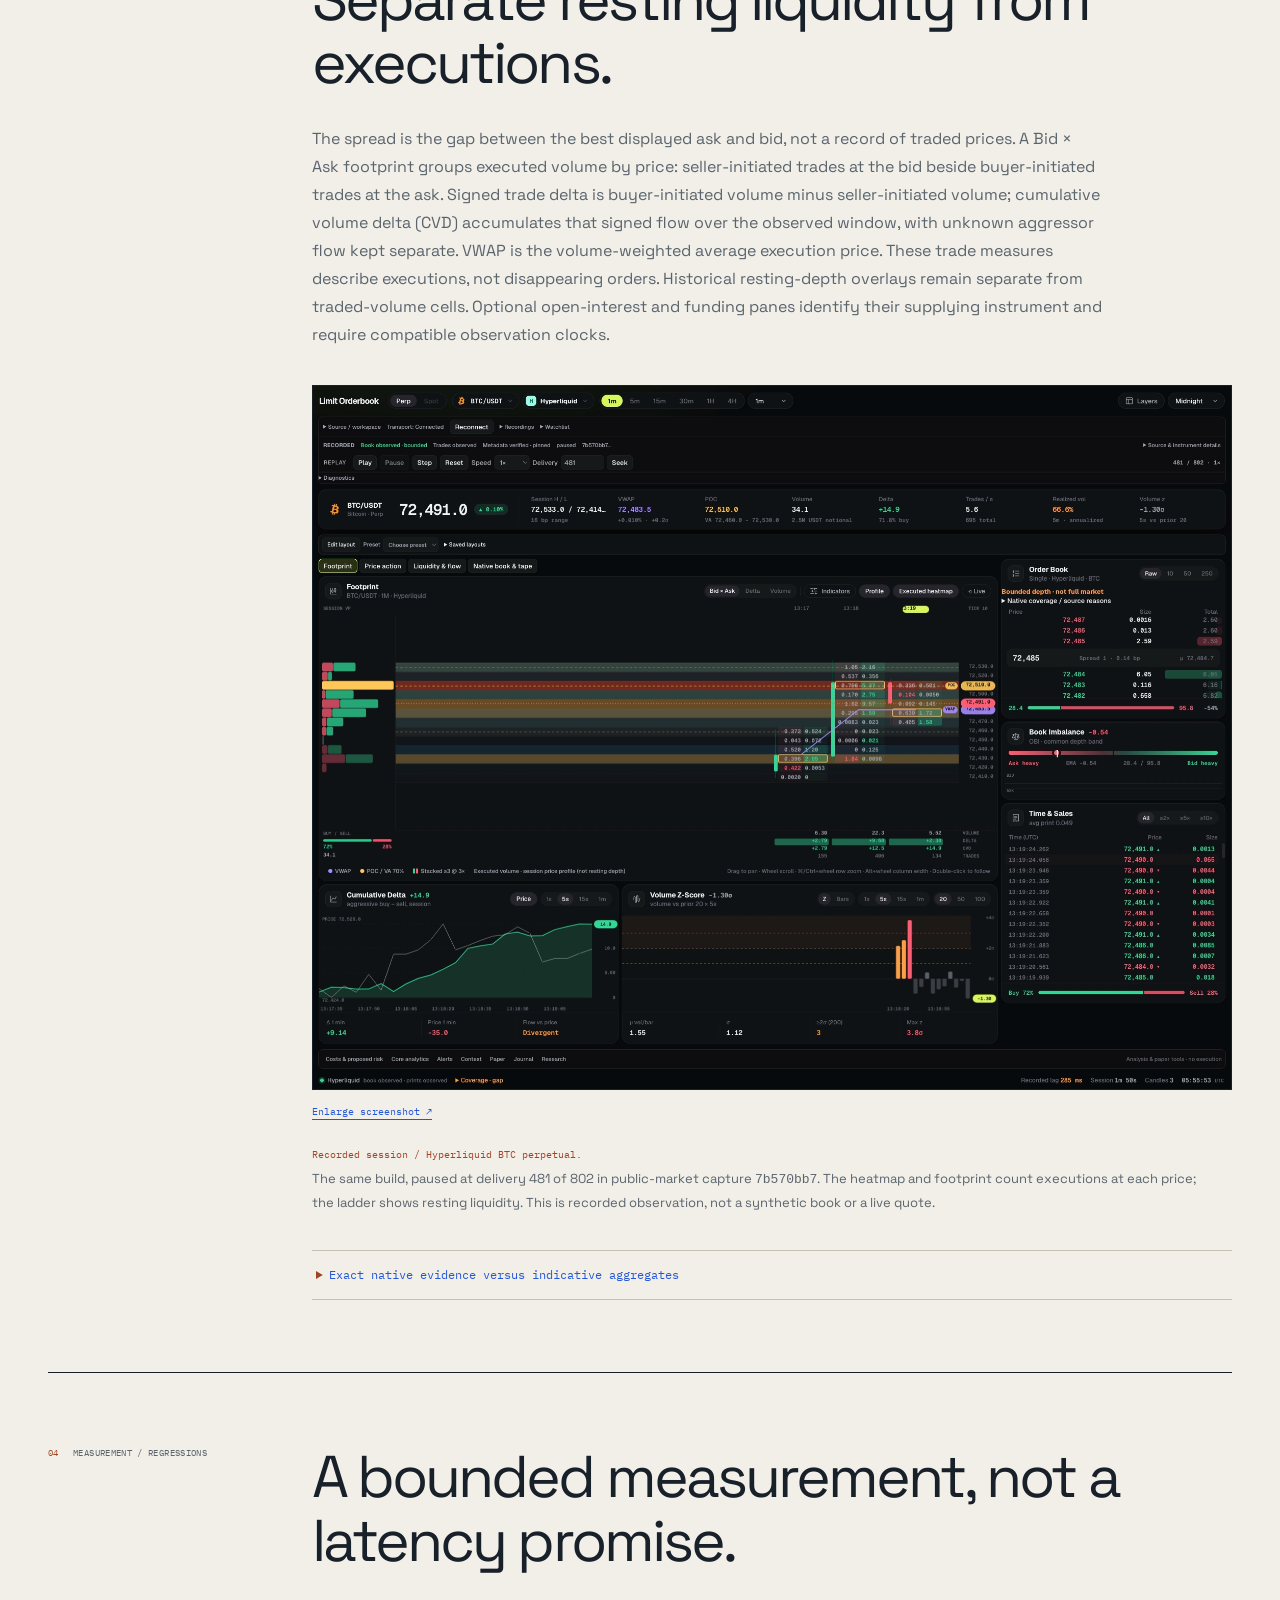
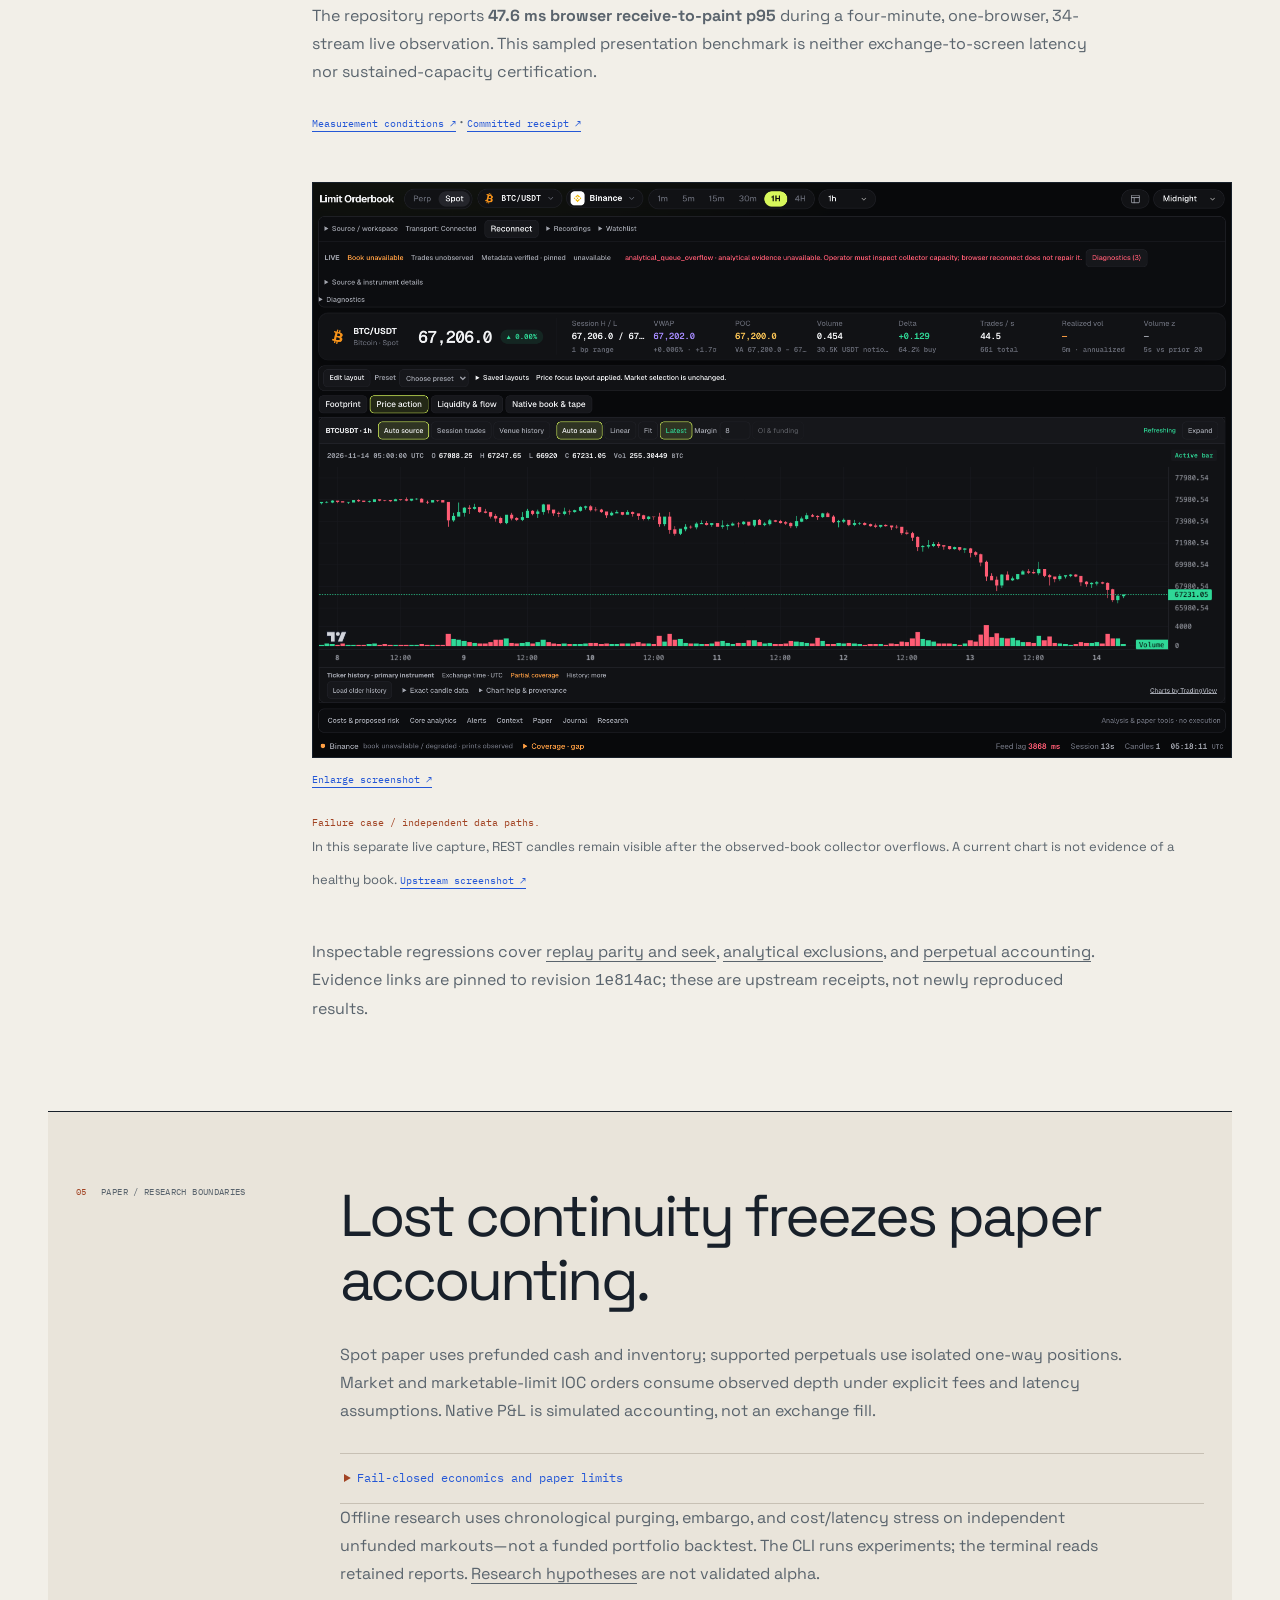
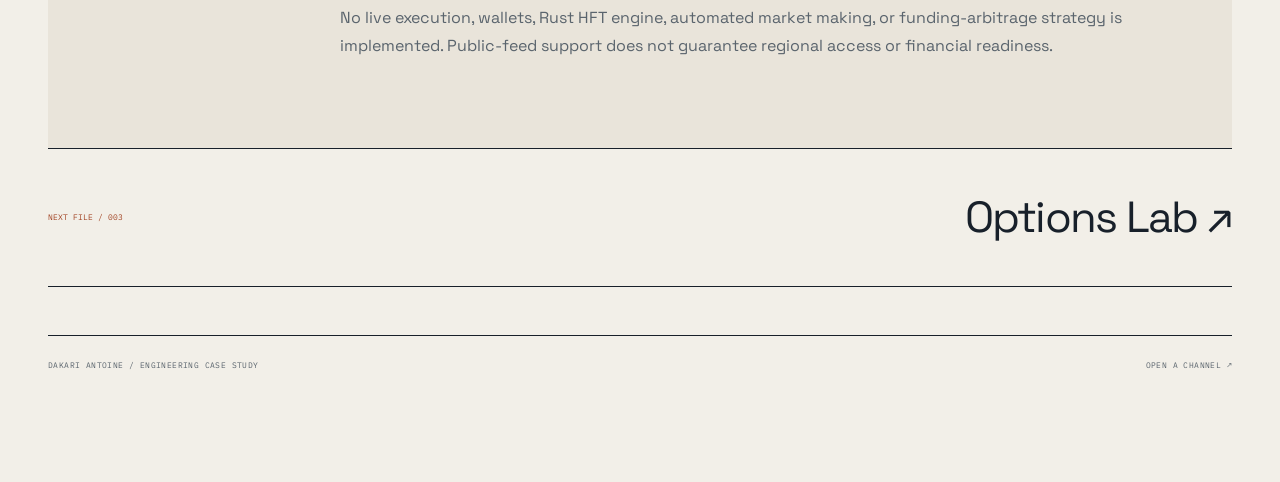
==== commit f35b0433: "Capture the current order-flow workspace and document synthetic hedge costs Show live Binance and re" ====
--- a/limit-order-book.html
+++ b/limit-order-book.html
@@ -9,19 +9,20 @@
     <meta property="og:description" content="From public feeds to inspectable order flow: exact native analytics, deterministic replay, and simulated accounting that keeps failure visible." />
     <meta property="og:type" content="article" />
     <meta property="og:url" content="https://karisheen.github.io/limit-order-book.html" />
-    <meta property="og:image" content="https://karisheen.github.io/assets/images/terminal-live-book.png" />
+    <meta property="og:image" content="https://karisheen.github.io/assets/images/terminal-workspace.png" />
     <meta property="og:image:width" content="1800" />
-    <meta property="og:image:height" content="1125" />
-    <meta property="og:image:alt" content="Live Binance BTC/USDT hourly candles, partial-depth order book, and time-and-sales tape." />
+    <meta property="og:image:height" content="1380" />
+    <meta property="og:image:alt" content="Current live Binance BTC/USDT workspace with minute candles, native depth, trade tape, and cumulative delta." />
     <meta name="twitter:card" content="summary_large_image" />
     <meta name="twitter:title" content="Crypto Order Flow Terminal — Dakari Antoine" />
     <meta name="twitter:description" content="Public market data, causal replay, and constrained paper accounting—not live execution." />
-    <meta name="twitter:image" content="https://karisheen.github.io/assets/images/terminal-live-book.png" />
-    <meta name="twitter:image:alt" content="Live Binance BTC/USDT hourly candles, partial-depth order book, and time-and-sales tape." />
+    <meta name="twitter:image" content="https://karisheen.github.io/assets/images/terminal-workspace.png" />
+    <meta name="twitter:image:alt" content="Current live Binance BTC/USDT workspace with minute candles, native depth, trade tape, and cumulative delta." />
     <link rel="canonical" href="https://karisheen.github.io/limit-order-book.html" />
     <title>Crypto Order Flow Terminal — Dakari Antoine</title>
     <link rel="icon" href="./assets/favicon.svg" type="image/svg+xml" />
     <link rel="stylesheet" href="./styles/main.css" />
+    <script src="./scripts/image-viewer.js" defer></script>
   </head>
   <body>
     <a class="skip-link" href="#main">Skip to content</a>
@@ -50,9 +51,17 @@
           </div>
         </div>
       </header>
+      <section class="case-contributions" aria-labelledby="lob-contributions-title">
+        <h2 id="lob-contributions-title">What I built</h2>
+        <ul>
+          <li>Python-owned book reconstruction and analytics, surfaced in a React workspace with explicit source health.</li>
+          <li>Causal recording and deterministic replay that reconstruct auditable session state, including gaps.</li>
+          <li>Simulated spot and perpetual accounting that freezes when analytical continuity is lost.</li>
+        </ul>
+      </section>
       <figure class="case-plate">
-        <a href="./assets/images/terminal-live-book.png"><img src="./assets/images/terminal-live-book.png" width="1800" height="1125" fetchpriority="high" decoding="async" alt="Binance BTC/USDT hourly candles with volume, native bid and ask levels, and timestamped trades. The live source reads Ready · partial depth." /></a>
-        <figcaption><strong>Live capture / Binance BTC/USDT spot.</strong> Hourly candles show the price history; the ladder shows resting orders and the tape shows completed trades. The source is ready, with partial—not full-market—depth. <a class="text-link" href="./assets/images/terminal-live-book.png">View original ↗</a> · <a class="text-link" href="https://github.com/karisheen/Limit-Orderbook/blob/1e814ac866bb12b00aee7aec810f8a6012829ea3/docs/evidence/desktop-redesign/manifest.json">Capture record ↗</a></figcaption>
+        <a href="./assets/images/terminal-workspace.png" aria-label="Enlarge screenshot of the live terminal"><img src="./assets/images/terminal-workspace.png" width="1800" height="1380" fetchpriority="high" decoding="async" alt="Binance BTC/USDT one-minute price and volume chart, with native bids and asks, book imbalance, recent trades, and cumulative delta." /><span class="text-link">Enlarge screenshot ↗</span></a>
+        <figcaption><strong>Live session / Binance BTC/USDT spot.</strong> Captured from the locally running <a class="text-link" href="https://github.com/karisheen/Limit-Orderbook/tree/1e814ac866bb12b00aee7aec810f8a6012829ea3">1e814ac build</a> on 23 November 2026 (UTC). One-minute candles come from venue history; the ladder, tape, and cumulative delta use observed market data. The terminal labels its depth as bounded and preserves the coverage gap.</figcaption>
       </figure>
 
       <section class="case-section" aria-labelledby="lob-problem-title">
@@ -96,13 +105,13 @@
           <h2 id="lob-decisions-title">Separate resting liquidity from executions.</h2>
           <p>The spread is the gap between the best displayed ask and bid, not a record of traded prices. A Bid × Ask footprint groups executed volume by price: seller-initiated trades at the bid beside buyer-initiated trades at the ask. Signed trade delta is buyer-initiated volume minus seller-initiated volume; cumulative volume delta (CVD) accumulates that signed flow over the observed window, with unknown aggressor flow kept separate. VWAP is the volume-weighted average execution price. These trade measures describe executions, not disappearing orders. Historical resting-depth overlays remain separate from traded-volume cells. Optional open-interest and funding panes identify their supplying instrument and require compatible observation clocks.</p>
           <figure class="case-plate">
-            <a href="./assets/images/terminal-footprint.webp"><img src="./assets/images/terminal-footprint.webp" width="1800" height="1125" loading="lazy" decoding="async" alt="Synthetic native demo footprint showing historical resting-depth overlays and individual-print inspection in the terminal." /></a>
-            <figcaption><strong>Synthetic native demo.</strong> Actual application capture using invented data through production adapters; historical depth and individual-print badges are not public-market observations. <a class="text-link" href="./assets/images/terminal-footprint.webp">View original ↗</a></figcaption>
+            <a href="./assets/images/terminal-footprint.webp" aria-label="Enlarge screenshot of the recorded Hyperliquid footprint"><img src="./assets/images/terminal-footprint.webp" width="1800" height="1380" loading="lazy" decoding="async" alt="Recorded Hyperliquid BTC perpetual replay at delivery 481: bid × ask footprint cells and executed-volume profile alongside the depth ladder and trade tape." /><span class="text-link">Enlarge screenshot ↗</span></a>
+            <figcaption><strong>Recorded session / Hyperliquid BTC perpetual.</strong> The same build, paused at delivery 481 of 802 in public-market capture <code>7b570bb7</code>. The heatmap and footprint count executions at each price; the ladder shows resting liquidity. This is recorded observation, not a synthetic book or a live quote.</figcaption>
           </figure>
           <details class="case-notes">
             <summary>Exact native evidence versus indicative aggregates</summary>
             <p>Native decimal values retain instrument, units, source references, and eligibility. Missing depth invalidates a full-band calculation; unknown aggressor flow stays unknown. Cross-venue USD/USDT/USDC displays combine quotes without conversion and are explicitly indicative—not executable spreads or paper-order prices.</p>
-            <p><a class="text-link" href="https://github.com/karisheen/Limit-Orderbook/blob/1e814ac866bb12b00aee7aec810f8a6012829ea3/docs/ANALYTICS.md">Analytics definitions ↗</a> · <a class="text-link" href="https://github.com/karisheen/Limit-Orderbook/blob/1e814ac866bb12b00aee7aec810f8a6012829ea3/docs/CHART_REDESIGN_PLAN.md#recorded-implementation-observations">Image provenance ↗</a></p>
+            <p><a class="text-link" href="https://github.com/karisheen/Limit-Orderbook/blob/1e814ac866bb12b00aee7aec810f8a6012829ea3/docs/ANALYTICS.md">Analytics definitions ↗</a></p>
           </details>
         </div>
       </section>
@@ -114,8 +123,8 @@
           <p>The repository reports <strong>47.6 ms browser receive-to-paint p95</strong> during a four-minute, one-browser, 34-stream live observation. This sampled presentation benchmark is neither exchange-to-screen latency nor sustained-capacity certification.</p>
           <p><a class="text-link" href="https://github.com/karisheen/Limit-Orderbook/blob/1e814ac866bb12b00aee7aec810f8a6012829ea3/docs/STABILITY_REVIEW.md#finite-live-acceptance">Measurement conditions ↗</a> · <a class="text-link" href="https://github.com/karisheen/Limit-Orderbook/blob/1e814ac866bb12b00aee7aec810f8a6012829ea3/docs/evidence/terminal-stability-live.json">Committed receipt ↗</a></p>
           <figure class="case-plate">
-            <a href="./assets/images/terminal-price.png"><img src="./assets/images/terminal-price.png" width="1800" height="1125" loading="lazy" decoding="async" alt="Binance ticker-history chart still visible while the terminal reports analytical_queue_overflow and an unavailable observed book." /></a>
-            <figcaption><strong>Failure case / independent data paths.</strong> In this separate live capture, REST candles remain visible after the observed-book collector overflows. A current chart is not evidence of a healthy book. <a class="text-link" href="./assets/images/terminal-price.png">View original ↗</a> · <a class="text-link" href="https://github.com/karisheen/Limit-Orderbook/blob/1e814ac866bb12b00aee7aec810f8a6012829ea3/docs/evidence/chart-redesign/live-price-1440-dark.png">Upstream screenshot ↗</a></figcaption>
+            <a href="./assets/images/terminal-price.png" aria-label="Enlarge screenshot: terminal failure handling"><img src="./assets/images/terminal-price.png" width="1800" height="1125" loading="lazy" decoding="async" alt="Binance ticker-history chart still visible while the terminal reports analytical_queue_overflow and an unavailable observed book." /><span class="text-link">Enlarge screenshot ↗</span></a>
+            <figcaption><strong>Failure case / independent data paths.</strong> In this separate live capture, REST candles remain visible after the observed-book collector overflows. A current chart is not evidence of a healthy book. <a class="text-link" href="https://github.com/karisheen/Limit-Orderbook/blob/1e814ac866bb12b00aee7aec810f8a6012829ea3/docs/evidence/chart-redesign/live-price-1440-dark.png">Upstream screenshot ↗</a></figcaption>
           </figure>
           <p>Inspectable regressions cover <a href="https://github.com/karisheen/Limit-Orderbook/blob/1e814ac866bb12b00aee7aec810f8a6012829ea3/tests/test_replay.py">replay parity and seek</a>, <a href="https://github.com/karisheen/Limit-Orderbook/blob/1e814ac866bb12b00aee7aec810f8a6012829ea3/tests/test_workstation_analytics.py">analytical exclusions</a>, and <a href="https://github.com/karisheen/Limit-Orderbook/blob/1e814ac866bb12b00aee7aec810f8a6012829ea3/tests/test_workstation_paper_perpetual.py">perpetual accounting</a>. Evidence links are pinned to revision <code>1e814ac</code>; these are upstream receipts, not newly reproduced results.</p>
         </div>
--- a/styles/main.css
+++ b/styles/main.css
@@ -423,6 +423,25 @@
 .command-hint { font: 8px var(--mono); border-top: 1px solid var(--line); padding: 14px 20px; margin: 0; }
 .noscript-note { padding: 16px; border: 1px solid var(--line); font-size: 13px; }
 
+.project-plate > a:has(img), .case-plate > a:has(img) { display: block; }
+.image-viewer { width: min(1440px, calc(100% - 32px)); max-width: none; max-height: calc(100vh - 32px); max-height: calc(100dvh - 32px); margin: auto; padding: 0; overflow: auto; color: var(--text); background: var(--surface); border: 1px solid var(--line-strong); box-shadow: 12px 12px 0 rgba(24,32,42,.18); }
+.image-viewer[open] { display: flex; flex-direction: column; }
+.image-viewer::backdrop { background: rgba(24,32,42,.78); }
+.image-viewer-header { display: flex; align-items: flex-start; justify-content: space-between; gap: 16px; padding: 16px 20px; border-bottom: 1px solid var(--line); flex-shrink: 0; }
+.image-viewer-heading { min-width: 0; }
+.image-viewer-heading h2 { margin: 0 0 6px; font: 14px/1.5 var(--mono); letter-spacing: 0; }
+.image-viewer-heading p { margin: 0; font: 12px/1.6 var(--sans); color: var(--muted); overflow-wrap: anywhere; }
+.image-viewer button, .image-viewer-original { display: inline-flex; align-items: center; justify-content: center; min-height: 44px; padding: 10px 14px; font: 11px/1.5 var(--mono); }
+.image-viewer button { border: 1px solid var(--line-strong); background: var(--bg); }
+.image-viewer-close { flex-shrink: 0; }
+.image-viewer-viewport { min-height: 100px; overflow: auto; overscroll-behavior: contain; background: var(--panel); }
+.image-viewer-image { width: 100%; min-width: 720px; max-width: none; height: auto; }
+.image-viewer-viewport:focus-visible { outline: 3px solid var(--signal); outline-offset: -4px; }
+.image-viewer-footer { display: flex; flex-wrap: wrap; align-items: center; justify-content: space-between; gap: 10px 16px; padding: 14px 20px; border-top: 1px solid var(--line); flex-shrink: 0; }
+.image-viewer-navigation { display: flex; flex-wrap: wrap; gap: 8px; }
+.image-viewer-original { color: var(--accent); text-decoration: underline; text-underline-offset: 4px; }
+.image-viewer-footer p { flex-basis: 100%; margin: 0; font: 11px/1.6 var(--sans); color: var(--muted); }
+
 .detail-main { padding-block: 70px 90px; max-width: 960px; }
 .detail-main h1 { font-size: clamp(50px,7vw,88px); line-height: .96; margin: 40px 0; }
 .detail-lead { font-family: var(--serif); font-size: 22px; max-width: 760px; color: var(--text); }
@@ -458,6 +477,15 @@
 .case-feature .case-copy h2 { font-size: clamp(32px, 4.6vw, 64px); line-height: 1.08; overflow-wrap: anywhere; }
 .case-feature .case-copy h3 { line-height: 1.2; overflow-wrap: anywhere; }
 .case-feature .case-copy a:not(.button), .case-feature .case-lead a { text-decoration: underline; text-underline-offset: 4px; }
+.case-contributions { padding-top: 22px; }
+.case-contributions h2 { margin: 0; font: 16px/1.5 var(--mono); letter-spacing: 0; color: var(--text); }
+.case-contributions ul { display: grid; grid-template-columns: repeat(3, minmax(0, 1fr)); gap: 12px 32px; padding-left: 20px; margin: 12px 0 0; }
+.case-contributions li { padding-left: 3px; font-size: 14px; line-height: 1.65; color: var(--text); }
+.case-contributions li::marker { color: var(--signal); }
+.case-contributions + .case-plate { margin-top: 24px; }
+.case-research-chart { margin: 28px 0; }
+.case-research-chart img { display: block; width: 100%; max-width: 480px; height: auto; }
+.case-research-chart figcaption { font-size: 14px; line-height: 1.7; color: var(--muted); }
 .case-plate { margin: 36px 0; min-width: 0; }
 .case-plate img { width: 100%; height: auto; border: 1px solid var(--line-strong); }
 .case-plate figcaption { max-width: 900px; padding-top: 12px; font-size: 13px; line-height: 1.7; color: var(--muted); }
@@ -583,6 +611,7 @@
   .case-feature .case-index dl div { padding: 10px 0; }
   .case-feature .case-index dd { overflow-wrap: anywhere; }
   .case-feature .case-actions { margin-top: 22px; }
+  .case-contributions ul { grid-template-columns: 1fr; gap: 8px; }
 }
 @media (max-width: 600px) {
   html { scroll-padding-top: 74px; }
@@ -682,6 +711,10 @@
   .case-feature .case-status strong { overflow-wrap: anywhere; }
   .case-plate { margin-block: 26px; }
   .case-plate figcaption { font-size: 12px; }
+  .image-viewer { width: calc(100% - 16px); max-height: calc(100vh - 16px); max-height: calc(100dvh - 16px); }
+  .image-viewer-header, .image-viewer-footer { padding: 12px; gap: 10px; }
+  .image-viewer-original { padding-inline: 0; }
+  .image-viewer-heading p { font-size: 11px; }
 }
 @media (prefers-reduced-motion: reduce) {
   html { scroll-behavior: auto; }
@@ -739,5 +772,6 @@
   .case-notes > :not(summary) { display: block !important; }
   .case-notes::details-content { display: block; content-visibility: visible; }
   .case-notes p, .case-notes li { font-size: 10pt; }
+  .image-viewer { display: none !important; }
   @page { margin:16mm; }
 }
